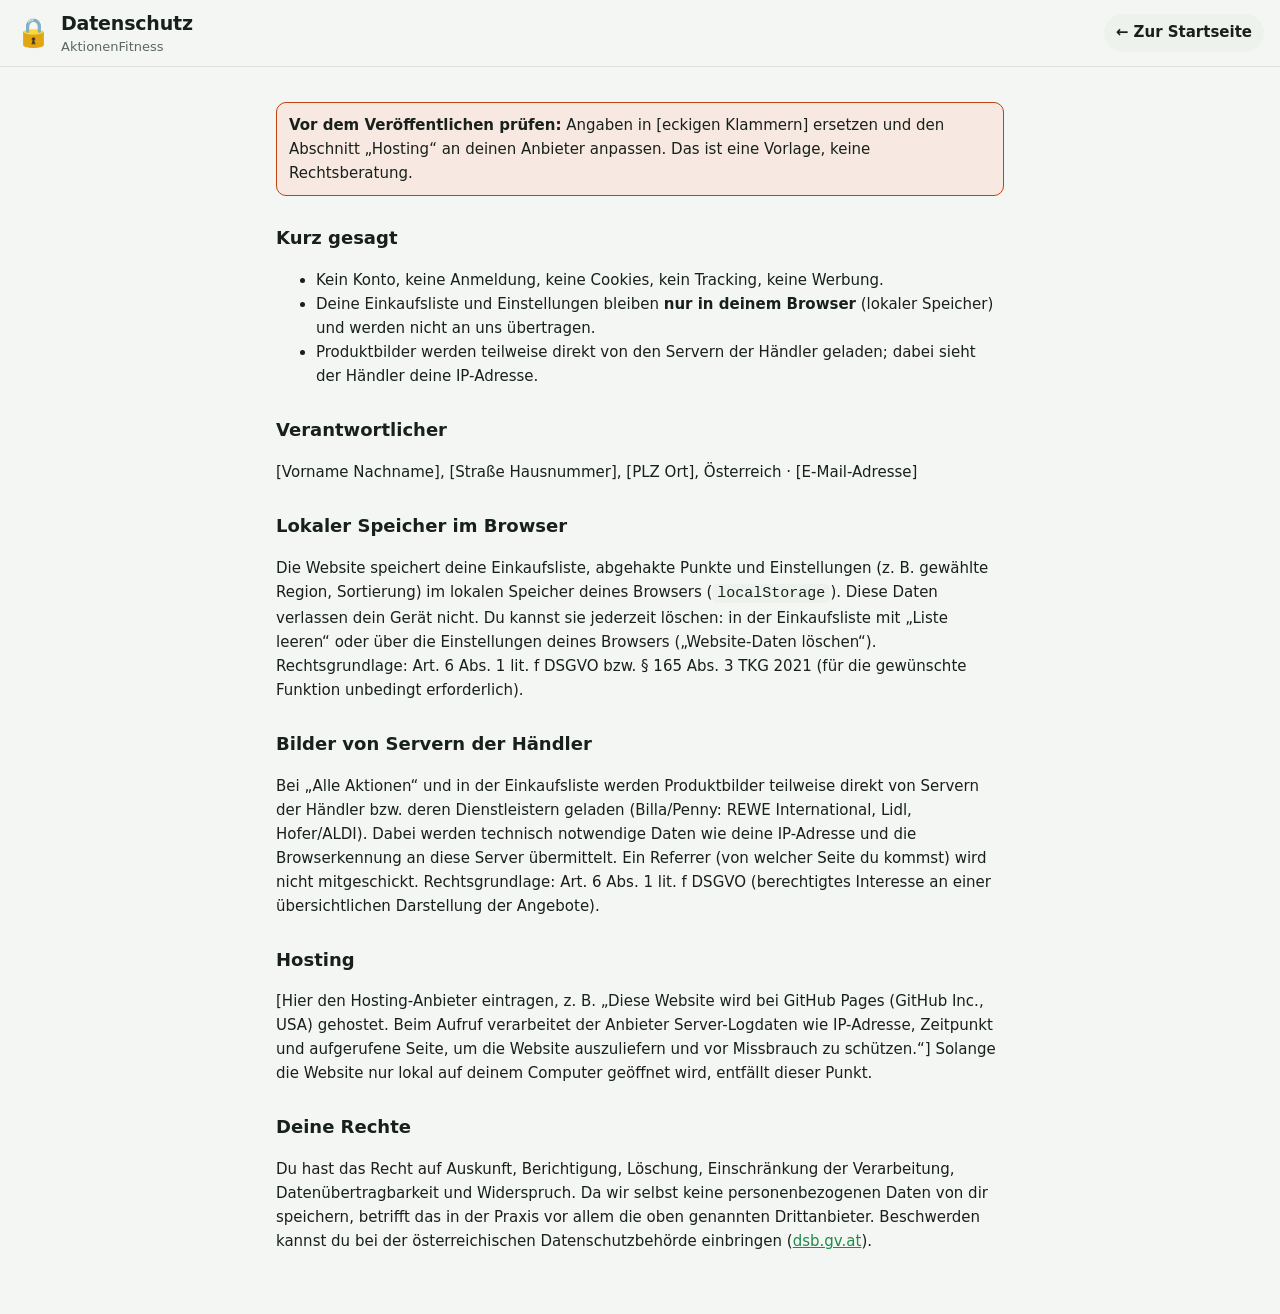
==== web/datenschutz.html @ 8185b505 "Sicherheit, Kopieren pro Geschäft, Impressum und Datenschutz - Content-Security-Policy und no-referr" ====
<!doctype html>
<html lang="de">
<head>
  <meta charset="utf-8">
  <meta name="viewport" content="width=device-width, initial-scale=1">
  <meta http-equiv="Content-Security-Policy" content="default-src 'none'; script-src 'self' file:; style-src 'self' file:; img-src 'self' file: https: data:; connect-src 'self'; base-uri 'none'; object-src 'none'">
  <meta name="referrer" content="no-referrer">
  <title>Datenschutz – AktionenFitness</title>
  <link rel="icon" href="data:image/svg+xml,<svg xmlns='http://www.w3.org/2000/svg' viewBox='0 0 100 100'><text y='.9em' font-size='90'>🔒</text></svg>">
  <link rel="stylesheet" href="style.css">
</head>
<body>
  <header class="kopf">
    <div class="kopf__inhalt">
      <div class="marke">
        <span class="marke__logo" aria-hidden="true">🔒</span>
        <div><h1>Datenschutz</h1><p class="marke__sub">AktionenFitness</p></div>
      </div>
      <a class="zurueck" href="index.html">← Zur Startseite</a>
    </div>
  </header>
  <main class="text-seite">
    <p class="platzhalter-hinweis"><b>Vor dem Veröffentlichen prüfen:</b> Angaben in [eckigen Klammern] ersetzen und den
      Abschnitt „Hosting“ an deinen Anbieter anpassen. Das ist eine Vorlage, keine Rechtsberatung.</p>

    <h2>Kurz gesagt</h2>
    <ul>
      <li>Kein Konto, keine Anmeldung, keine Cookies, kein Tracking, keine Werbung.</li>
      <li>Deine Einkaufsliste und Einstellungen bleiben <b>nur in deinem Browser</b> (lokaler Speicher) und werden nicht an
        uns übertragen.</li>
      <li>Produktbilder werden teilweise direkt von den Servern der Händler geladen; dabei sieht der Händler deine
        IP-Adresse.</li>
    </ul>

    <h2>Verantwortlicher</h2>
    <p>[Vorname Nachname], [Straße Hausnummer], [PLZ Ort], Österreich · [E-Mail-Adresse]</p>

    <h2>Lokaler Speicher im Browser</h2>
    <p>Die Website speichert deine Einkaufsliste, abgehakte Punkte und Einstellungen (z. B. gewählte Region, Sortierung)
      im lokalen Speicher deines Browsers (<code>localStorage</code>). Diese Daten verlassen dein Gerät nicht. Du kannst
      sie jederzeit löschen: in der Einkaufsliste mit „Liste leeren“ oder über die Einstellungen deines Browsers
      („Website-Daten löschen“). Rechtsgrundlage: Art. 6 Abs. 1 lit. f DSGVO bzw. § 165 Abs. 3 TKG 2021 (für die
      gewünschte Funktion unbedingt erforderlich).</p>

    <h2>Bilder von Servern der Händler</h2>
    <p>Bei „Alle Aktionen“ und in der Einkaufsliste werden Produktbilder teilweise direkt von Servern der Händler bzw.
      deren Dienstleistern geladen (Billa/Penny: REWE International, Lidl, Hofer/ALDI). Dabei werden technisch
      notwendige Daten wie deine IP-Adresse und die Browserkennung an diese Server übermittelt. Ein Referrer (von
      welcher Seite du kommst) wird nicht mitgeschickt. Rechtsgrundlage: Art. 6 Abs. 1 lit. f DSGVO (berechtigtes
      Interesse an einer übersichtlichen Darstellung der Angebote).</p>

    <h2>Hosting</h2>
    <p>[Hier den Hosting-Anbieter eintragen, z. B. „Diese Website wird bei GitHub Pages (GitHub Inc., USA) gehostet. Beim
      Aufruf verarbeitet der Anbieter Server-Logdaten wie IP-Adresse, Zeitpunkt und aufgerufene Seite, um die Website
      auszuliefern und vor Missbrauch zu schützen.“] Solange die Website nur lokal auf deinem Computer geöffnet wird,
      entfällt dieser Punkt.</p>

    <h2>Deine Rechte</h2>
    <p>Du hast das Recht auf Auskunft, Berichtigung, Löschung, Einschränkung der Verarbeitung, Datenübertragbarkeit und
      Widerspruch. Da wir selbst keine personenbezogenen Daten von dir speichern, betrifft das in der Praxis vor allem
      die oben genannten Drittanbieter. Beschwerden kannst du bei der österreichischen Datenschutzbehörde einbringen
      (<a href="https://www.dsb.gv.at" target="_blank" rel="noopener noreferrer">dsb.gv.at</a>).</p>

  </main>
</body>
</html>
---- web/style.css ----
:root {
  --bg: #f4f6f3;
  --flaeche: #ffffff;
  --flaeche-2: #eef2ec;
  --text: #17201a;
  --text-leise: #5b6860;
  --rand: #dde3dc;
  --akzent: #1f8a4c;
  --akzent-text: #ffffff;
  --akzent-weich: #e1f3e8;
  --warn: #c2410c;
  --rot: #d0312d;
  --schatten: 0 1px 2px rgb(0 0 0 / .05), 0 4px 16px rgb(0 0 0 / .05);
  --radius: 14px;
  color-scheme: light;
}

@media (prefers-color-scheme: dark) {
  :root:not([data-theme="light"]) {
    --bg: #0f1411;
    --flaeche: #171e19;
    --flaeche-2: #1e2721;
    --text: #e7ede8;
    --text-leise: #9aa79f;
    --rand: #2a352e;
    --akzent: #3ccf7a;
    --akzent-text: #06200f;
    --akzent-weich: #15301f;
    --warn: #fb923c;
    --rot: #f87171;
    --schatten: 0 1px 2px rgb(0 0 0 / .4);
    color-scheme: dark;
  }
}

* { box-sizing: border-box; }
html { -webkit-text-size-adjust: 100%; }
body {
  margin: 0;
  background: var(--bg);
  color: var(--text);
  font: 15px/1.45 system-ui, -apple-system, "Segoe UI", Roboto, sans-serif;
}
button, input, select { font: inherit; color: inherit; }
a { color: var(--akzent); }

/* Kopf */
.kopf {
  position: sticky; top: 0; z-index: 20;
  background: color-mix(in srgb, var(--bg) 88%, transparent);
  backdrop-filter: blur(10px);
  border-bottom: 1px solid var(--rand);
}
.kopf__inhalt {
  max-width: 1280px; margin: 0 auto; padding: 10px 16px;
  display: flex; align-items: center; justify-content: space-between; gap: 12px;
}
.marke { display: flex; align-items: center; gap: 10px; min-width: 0; }
.marke > div { min-width: 0; }
.marke__logo { font-size: 28px; }
.marke h1 { font-size: 19px; margin: 0; letter-spacing: -.01em; }
.marke__sub { margin: 0; color: var(--text-leise); font-size: 13px; white-space: nowrap; overflow: hidden; text-overflow: ellipsis; }
.liste-knopf {
  display: inline-flex; align-items: center; border: 0; border-radius: 999px; padding: 8px 14px;
  background: var(--akzent); color: var(--akzent-text); font-weight: 600; cursor: pointer; white-space: nowrap;
}
.zaehler {
  display: inline-block; min-width: 22px; padding: 0 6px; margin-left: 4px; border-radius: 999px;
  background: rgb(255 255 255 / .25); text-align: center;
}

/* Layout */
.seite { max-width: 1280px; margin: 0 auto; padding: 16px; }
.sr { position: absolute; width: 1px; height: 1px; overflow: hidden; clip: rect(0 0 0 0); white-space: nowrap; }

/* Steuerung: Ansicht, Suche, Region, Sortierung, Chips */
.steuerung {
  background: var(--flaeche); border: 1px solid var(--rand); border-radius: var(--radius); box-shadow: var(--schatten);
  padding: 12px; display: flex; flex-direction: column; gap: 10px;
}
.steuerung__zeile { display: flex; gap: 10px; flex-wrap: wrap; align-items: center; }
.steuerung .chips { overflow-x: auto; flex-wrap: nowrap; scrollbar-width: none; padding-bottom: 2px; }
.steuerung .chips::-webkit-scrollbar { display: none; }
.steuerung .chip { flex: none; }
.chips[hidden] { display: none; }
.mehr { display: flex; justify-content: center; margin: 18px 0 0; }
.mehr .knopf { padding: 10px 22px; }
.mehr__info { color: var(--text-leise); font-size: 13px; }
.mehr__info:empty { display: none; }

/* Filter */
.filter { display: flex; gap: 12px; flex-wrap: wrap; }
.feld { display: flex; flex-direction: column; gap: 4px; font-size: 12px; color: var(--text-leise); font-weight: 600; }
.feld--suche { flex: 1; min-width: 200px; }
.feld select, .feld input {
  height: 40px; padding: 0 12px; border-radius: 10px; border: 1px solid var(--rand);
  background: var(--flaeche); font-size: 15px; font-weight: 400; min-width: 0;
}
.feld select:focus, .feld input:focus { outline: 2px solid var(--akzent); outline-offset: 1px; }

.leiste { display: flex; gap: 12px; flex-wrap: wrap; align-items: center; margin-top: 14px; }
.segment { display: inline-flex; background: var(--flaeche-2); border-radius: 12px; padding: 3px; }
.segment button {
  border: 0; background: transparent; padding: 7px 14px; border-radius: 9px; cursor: pointer; font-weight: 600;
  color: var(--text-leise);
}
.segment button[aria-selected="true"] { background: var(--flaeche); color: var(--text); box-shadow: var(--schatten); }
.chips { display: flex; gap: 6px; flex-wrap: wrap; }
.chip {
  border: 1px solid var(--rand); background: var(--flaeche); border-radius: 999px; padding: 6px 12px; cursor: pointer;
  font-size: 14px;
}
.chip[aria-pressed="true"] { background: var(--akzent-weich); border-color: var(--akzent); color: var(--text); font-weight: 600; }
.ziel-info { color: var(--text-leise); font-size: 13px; margin: 12px 0 10px; }

/* Karten */
.karten { display: grid; grid-template-columns: repeat(auto-fill, minmax(250px, 1fr)); gap: 14px; }
.karte {
  background: var(--flaeche); border: 1px solid var(--rand); border-radius: var(--radius); box-shadow: var(--schatten);
  padding: 14px; display: flex; flex-direction: column; gap: 6px; position: relative;
}
.karte__bild {
  display: block; margin: -14px -14px 4px; padding: 0; border: 0; cursor: zoom-in;
  background: #fff; border-radius: var(--radius) var(--radius) 0 0; overflow: hidden;
  border-bottom: 1px solid var(--rand);
}
.karte__bild img { display: block; width: 100%; height: 190px; object-fit: contain; }
.karte__bild[hidden] { display: none; }
.zuordnung { margin: 0; font-size: 12px; }
.zuordnung--ok { color: var(--akzent); }
.zuordnung--warn { color: var(--warn); font-weight: 600; }
.gross {
  border: 0; border-radius: var(--radius); padding: 12px; max-width: min(92vw, 720px);
  background: var(--flaeche); color: var(--text); box-shadow: 0 10px 40px rgb(0 0 0 / .35);
}
.gross::backdrop { background: rgb(0 0 0 / .6); }
.gross img { display: block; max-width: 100%; max-height: 75vh; margin: 0 auto; background: #fff; border-radius: 8px; }
.gross__text { margin: 8px 0 0; font-size: 13px; color: var(--text-leise); }
.gross form { display: flex; justify-content: flex-end; margin-bottom: 6px; }
.gross__zu { display: inline-grid; place-items: center; }
.karte__oben { display: flex; justify-content: space-between; align-items: center; gap: 8px; }
.karte__seite { font-size: 12px; color: var(--text-leise); }
.rang {
  position: absolute; top: -9px; left: -9px; width: 28px; height: 28px; border-radius: 50%;
  background: var(--akzent); color: var(--akzent-text); font-weight: 700; font-size: 13px;
  display: grid; place-items: center; box-shadow: var(--schatten); z-index: 2;
}
.badge { font-size: 12px; font-weight: 600; padding: 2px 8px; border-radius: 999px; }
.badge--kat { background: var(--akzent-weich); color: var(--text); }
.karte__badges { display: flex; gap: 4px; flex-wrap: wrap; }
.badge--spar { background: #e30613; color: #fff; }
.badge--lidl { background: #0050aa; color: #fff000; }
.badge--hofer { background: #1c2b5a; color: #f7a600; }
.badge--dm { background: #002878; color: #ffc800; }
.badge--billa { background: #ffe500; color: #e2001a; }
.badge--penny { background: #cd1414; color: #ffffff; border: 1px solid #fff200; }
.karte__gueltig { margin: 0; font-size: 12px; color: var(--text-leise); }
.karte__gueltig--zukunft { color: var(--warn); font-weight: 600; }
.liste__gruppe {
  display: flex; justify-content: space-between; align-items: center; font-weight: 700; font-size: 14px;
  padding-top: 4px;
}
.badge--aktion { background: color-mix(in srgb, var(--rot) 14%, transparent); color: var(--rot); }
.karte__name { font-size: 16px; margin: 2px 0 0; line-height: 1.3; }
.karte__menge { margin: 0; color: var(--text-leise); font-size: 13px; }
.karte__preis { display: flex; align-items: baseline; gap: 8px; margin-top: 4px; }
.preis { font-size: 24px; letter-spacing: -.02em; }
.normalpreis { color: var(--text-leise); text-decoration: line-through; font-size: 14px; }
.karte__bedingung { margin: 0; font-size: 13px; color: var(--warn); font-weight: 600; min-height: 0; }
.karte__bedingung:empty { display: none; }
.karte__aktionen { display: flex; gap: 4px; flex-wrap: wrap; }
.karte__aktionen:empty { display: none; }
.kilopreis {
  display: flex; flex-direction: column; gap: 1px; margin: 6px 0 4px; padding: 8px 10px;
  background: var(--flaeche-2); border-radius: 10px;
}
.kilopreis__label { font-size: 11px; color: var(--text-leise); text-transform: uppercase; letter-spacing: .04em; }
.kilopreis__wert { font-size: 19px; color: var(--akzent); }
.kilopreis__extra { font-size: 12px; color: var(--text-leise); }
.kilopreis__extra:empty { display: none; }
.kennzahlen {
  display: grid; grid-template-columns: repeat(3, 1fr); gap: 6px; margin: 6px 0 4px;
  background: var(--flaeche-2); border-radius: 10px; padding: 8px;
}
.kennzahl { display: flex; flex-direction: column-reverse; text-align: center; }
.kennzahl dt { font-size: 11px; color: var(--text-leise); }
.kennzahl dd { margin: 0; font-weight: 700; font-size: 15px; }
.kennzahl--haupt dd { color: var(--akzent); font-size: 17px; }
.karte__knopf { margin-top: auto; }

.knopf {
  border: 0; border-radius: 10px; padding: 9px 12px; cursor: pointer; font-weight: 600;
  background: var(--akzent); color: var(--akzent-text);
}
.knopf:hover { filter: brightness(1.05); }
.knopf--leise { background: var(--flaeche-2); color: var(--text); }
.knopf.ist-drauf { background: var(--akzent-weich); color: var(--text); }
.leer { text-align: center; color: var(--text-leise); padding: 40px 0; }

.liste__leer { color: var(--text-leise); font-size: 14px; margin: 10px 0; }
.icon-knopf { display: none; border: 0; background: var(--flaeche-2); width: 34px; height: 34px; border-radius: 50%; cursor: pointer; }

.fuss { color: var(--text-leise); font-size: 12px; margin-top: 28px; border-top: 1px solid var(--rand); padding-top: 12px; }

/* Seitenleiste mit Einkaufsliste: von rechts, Hintergrund wird dunkler; Handy: ganzer Bildschirm */
.schleier {
  position: fixed; inset: 0; z-index: 30; background: rgb(0 0 0 / .5);
  opacity: 0; pointer-events: none; transition: opacity .25s ease;
}
.schleier.offen { opacity: 1; pointer-events: auto; }
body.schublade-offen { overflow: hidden; }
.schublade {
  position: fixed; z-index: 40; top: 0; right: 0; bottom: 0; width: min(460px, 100%);
  background: var(--bg); box-shadow: -8px 0 32px rgb(0 0 0 / .25);
  display: flex; flex-direction: column;
  transform: translateX(105%); visibility: hidden;
  transition: transform .28s cubic-bezier(.2, .8, .2, 1), visibility 0s linear .28s;
}
.schublade.offen { transform: none; visibility: visible; transition: transform .28s cubic-bezier(.2, .8, .2, 1); }
.schublade__kopf {
  display: flex; align-items: center; gap: 10px; padding: 14px 16px; border-bottom: 1px solid var(--rand);
  background: var(--flaeche);
}
.schublade__kopf h2 { margin: 0 auto 0 0; font-size: 18px; }
.schublade__zaehler { color: var(--text-leise); font-size: 13px; }
.x-knopf {
  border: 0; background: var(--flaeche-2); color: var(--text); width: 38px; height: 38px; border-radius: 50%;
  cursor: pointer; font-size: 17px; display: inline-grid; place-items: center; flex: none;
}
.x-knopf:hover { background: var(--rand); }
.x-knopf:focus-visible { outline: 2px solid var(--akzent); outline-offset: 2px; }
.schublade__inhalt { flex: 1; overflow-y: auto; overscroll-behavior: contain; padding: 14px 16px 20px; display: flex; flex-direction: column; gap: 10px; }
.schublade__fuss { padding: 12px 16px calc(12px + env(safe-area-inset-bottom)); border-top: 1px solid var(--rand); background: var(--flaeche); }
.schublade__vergleich { display: block; text-align: center; text-decoration: none; padding: 11px 12px; }
.sb-neu { display: flex; gap: 8px; }
.sb-neu input {
  flex: 1; min-width: 0; height: 46px; padding: 0 14px; border-radius: 12px; border: 1px solid var(--rand);
  background: var(--flaeche); font-size: 16px;
}
.sb-neu input:focus { outline: 2px solid var(--akzent); outline-offset: 1px; }
.sb-neu .knopf { width: 46px; font-size: 20px; padding: 0; }
.schublade .ek-vorschau { margin-top: 0; }
.sb-ergebnis {
  background: var(--akzent-weich); border: 1px solid var(--akzent); border-radius: 12px; padding: 12px 14px;
}
.sb-ergebnis h3 { margin: 0 0 8px; font-size: 15px; }
.sb-ergebnis ul { list-style: none; margin: 0; padding: 0; display: grid; gap: 4px; }
.sb-ergebnis li { display: grid; grid-template-columns: auto 1fr auto; gap: 8px; align-items: center; font-size: 14px; }
.sb-ergebnis p { margin: 8px 0 0; font-size: 13px; color: var(--text-leise); }
.ek-hinweis { color: var(--text-leise); font-size: 12px; margin: 0; }

@media (max-width: 480px) {
  .karten { grid-template-columns: minmax(0, 1fr); }
  .liste-knopf { padding: 8px 11px; flex-shrink: 0; }
  .liste-knopf__text { display: none; }
  .marke h1 { font-size: 17px; }
  .marke__logo { font-size: 24px; }
  .steuerung__zeile .feld--suche { flex-basis: 100%; order: -1; }
  .steuerung__zeile .segment { flex: 1; }
  .steuerung__zeile .segment button { flex: 1; }
}
@media (max-width: 600px) {
  .schublade { width: 100%; box-shadow: none; }
}
@media (prefers-reduced-motion: reduce) {
  .schublade, .schleier { transition: none; }
}

/* Link zur Abgleich-Seite (Kopfzeile) */
.zurueck {
  text-decoration: none; font-weight: 600; padding: 8px 12px; border-radius: 999px;
  background: var(--flaeche-2); color: var(--text); white-space: nowrap; margin-left: auto;
}
@media (max-width: 480px) { .zurueck { font-size: 13px; padding: 6px 10px; } }

/* Einkaufsliste (Seitenleiste und einkauf.html), siehe liste.js */
.ek-vorschau__kopf { display: flex; align-items: center; gap: 10px; flex-wrap: wrap; }
.ek-vorschau__kopf h2 { margin: 0 auto 0 0; }
.ek-vorschau { margin-top: 16px; }
#erledigtZaehler { color: var(--text-leise); font-size: 13px; }
.ek-vorschau ul { list-style: none; margin: 8px 0 0; padding: 0; display: grid; gap: 4px; }
.ek-vorschau li { display: flex; align-items: stretch; gap: 4px; }
.ek-vorschau li label { flex: 1; min-width: 0; }
.ek-vorschau__weg { display: grid; place-content: center; flex: none; align-self: center; opacity: .55; color: var(--text); }
.ek-vorschau__weg:hover, .ek-vorschau__weg:focus-visible { opacity: 1; }
.ek-vorschau__aktionen { display: flex; flex-wrap: wrap; gap: 6px; margin-top: 10px; }
.ek-vorschau__aktionen .knopf { padding: 4px 10px; font-size: 13px; }
.ek-vorschau label { display: grid; grid-template-columns: auto 1fr auto; align-items: center; gap: 10px;
  padding: 8px 10px; border-radius: 10px; background: var(--flaeche); border: 1px solid var(--rand);
  font-size: .95rem; cursor: pointer; transition: opacity .15s; }
.ek-vorschau li.fehlt .ek-vorschau__wo { color: var(--text-leise); }
.ek-vorschau__haken { appearance: none; -webkit-appearance: none; margin: 0; width: 22px; height: 22px; border-radius: 50%;
  border: 2px solid var(--text-leise); display: grid; place-content: center; cursor: pointer; flex: none; }
.ek-vorschau__haken::after { content: ""; width: 10px; height: 6px; border: solid var(--akzent-text); border-width: 0 0 2.5px 2.5px;
  transform: translateY(-1px) rotate(-45deg); opacity: 0; }
.ek-vorschau__haken:checked { background: var(--akzent); border-color: var(--akzent); }
.ek-vorschau__haken:checked::after { opacity: 1; }
.ek-vorschau__haken:focus-visible { outline: 2px solid var(--akzent); outline-offset: 2px; }
.ek-vorschau__name { min-width: 0; overflow-wrap: anywhere; }
.ek-vorschau__name small, .ek-menge { opacity: .7; font-weight: 400; }
.ek-vorschau__wo { display: flex; align-items: center; gap: 4px; white-space: nowrap; font-variant-numeric: tabular-nums; }
.ek-vorschau li.erledigt label { opacity: .5; }
.ek-vorschau li.erledigt .ek-vorschau__name { text-decoration: line-through; text-decoration-thickness: 2px; }
.ek-vorschau li.spaeter .ek-vorschau__wo { color: var(--warn); font-size: .85rem; }
.ek-stepper { display: flex; flex-direction: column; gap: 2px; align-self: center; }
.ek-stepper button { width: 26px; height: 20px; padding: 0; border-radius: 6px; border: 1px solid var(--rand);
  background: var(--flaeche-2); cursor: pointer; line-height: 1; font-size: 14px; }

/* Kopieren für die Notizen-App */
.sb-kopieren { background: var(--flaeche); border: 1px solid var(--rand); border-radius: 12px; padding: 12px 14px;
  display: flex; flex-direction: column; gap: 8px; }
.sb-kopieren h3 { margin: 0; font-size: 15px; }
.sb-option { display: flex; align-items: center; gap: 8px; font-size: 14px; cursor: pointer; }
.sb-option input { width: 18px; height: 18px; accent-color: var(--akzent); }
.sb-vorschau { margin: 0; padding: 10px 12px; background: var(--flaeche-2); border-radius: 10px; max-height: 220px; overflow: auto;
  font: 14px/1.5 ui-monospace, SFMono-Regular, Menlo, Consolas, monospace; white-space: pre-wrap; overflow-wrap: anywhere; }
.knopf:disabled { opacity: .5; cursor: not-allowed; }

/* Impressum, Datenschutz */
.text-seite { max-width: 760px; margin: 0 auto; padding: 20px 16px 48px; line-height: 1.6; }
.text-seite h2 { font-size: 18px; margin: 28px 0 8px; }
.text-seite code { background: var(--flaeche-2); padding: 1px 5px; border-radius: 5px; }
.platzhalter-hinweis { background: color-mix(in srgb, var(--warn) 12%, var(--flaeche)); border: 1px solid var(--warn);
  border-radius: 10px; padding: 10px 12px; }
.fuss__links a { color: var(--text-leise); }
.fuss--einkauf { max-width: 1280px; margin: 28px auto 0; padding: 12px 16px 24px; }
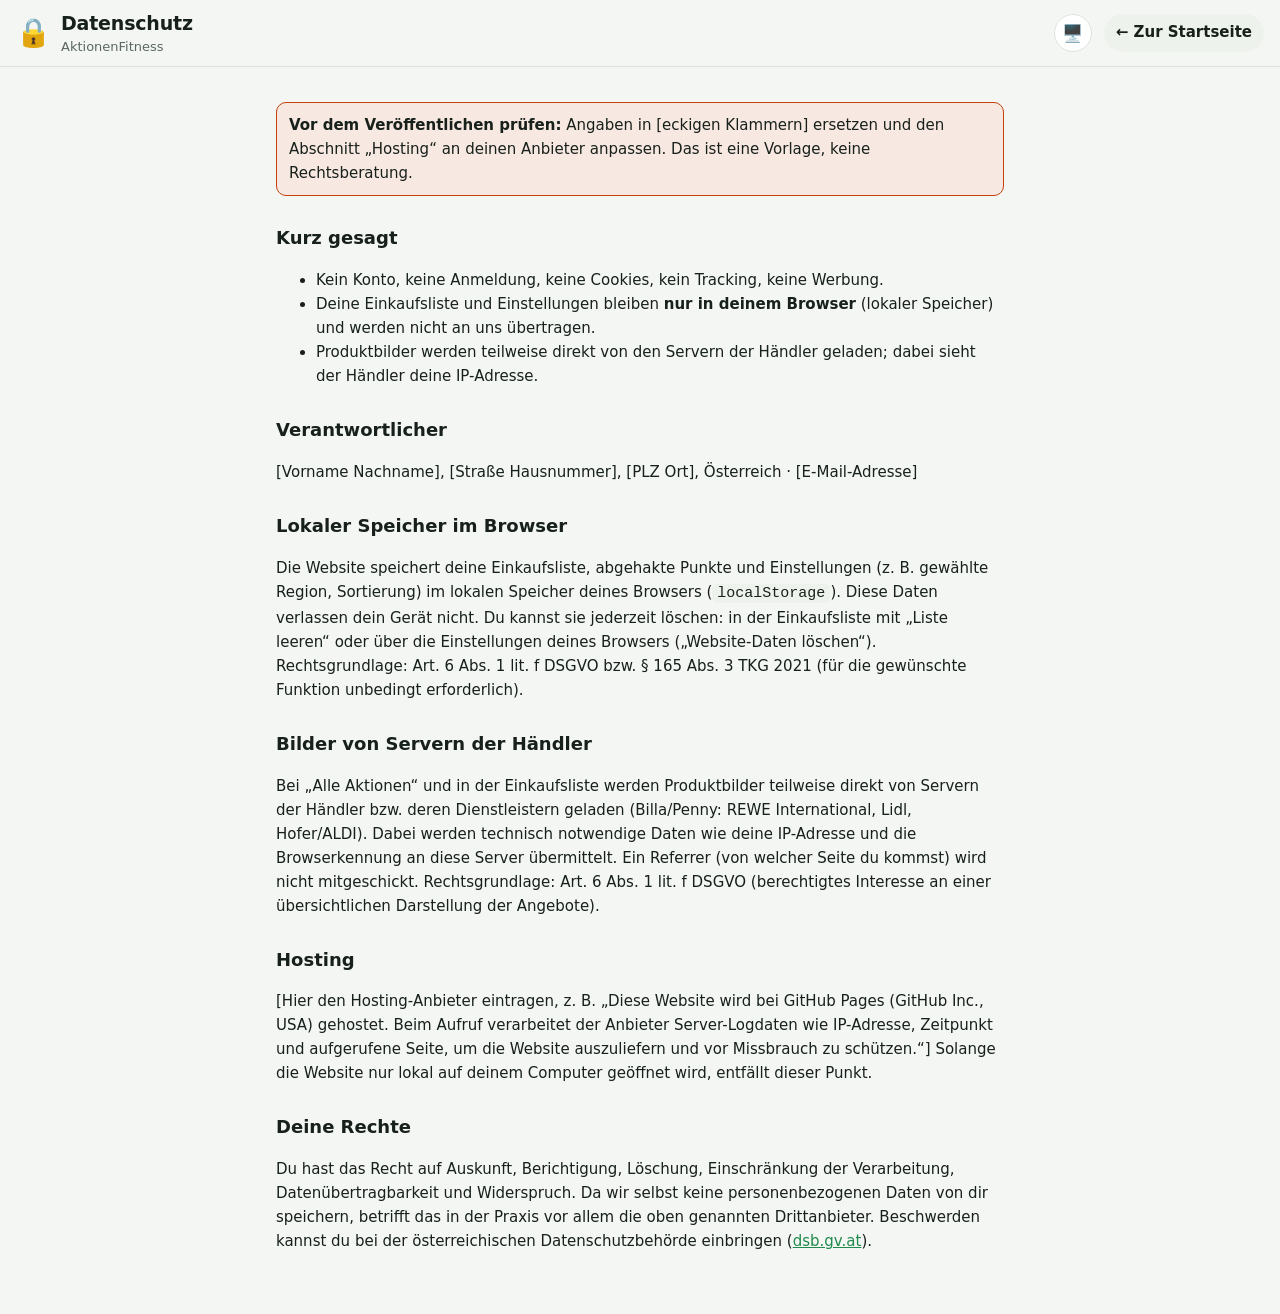
==== commit 6d04010a: "Umschalter Hell/Dunkel/Automatisch in der Kopfzeile aller Seiten Co-Authored-By: Claude Opus 5.5 <no" ====
--- a/web/datenschutz.html
+++ b/web/datenschutz.html
@@ -3,10 +3,14 @@
 <head>
   <meta charset="utf-8">
   <meta name="viewport" content="width=device-width, initial-scale=1">
-  <meta http-equiv="Content-Security-Policy" content="default-src 'none'; script-src 'self' file:; style-src 'self' file:; img-src 'self' file: https: data:; connect-src 'self'; base-uri 'none'; object-src 'none'">
+  <meta http-equiv="Content-Security-Policy" content="default-src 'none'; script-src 'self' file:; style-src 'self' file:; img-src 'self' file: https: data:; connect-src 'self'; manifest-src 'self'; worker-src 'self'; base-uri 'none'; object-src 'none'">
   <meta name="referrer" content="no-referrer">
   <title>Datenschutz – AktionenFitness</title>
   <link rel="icon" href="data:image/svg+xml,<svg xmlns='http://www.w3.org/2000/svg' viewBox='0 0 100 100'><text y='.9em' font-size='90'>🔒</text></svg>">
+  <link rel="manifest" href="manifest.webmanifest">
+  <meta name="theme-color" content="#1f8a4c">
+  <link rel="apple-touch-icon" href="icons/apple-touch-icon.png">
+  <script src="thema.js"></script>
   <link rel="stylesheet" href="style.css">
 </head>
 <body>
--- a/web/style.css
+++ b/web/style.css
@@ -15,6 +15,7 @@
   color-scheme: light;
 }
 
+/* Dunkel: automatisch nach Systemeinstellung, außer man hat "Hell" gewählt (thema.js) … */
 @media (prefers-color-scheme: dark) {
   :root:not([data-theme="light"]) {
     --bg: #0f1411;
@@ -32,6 +33,22 @@
     color-scheme: dark;
   }
 }
+/* … oder ausdrücklich "Dunkel" gewählt */
+:root[data-theme="dark"] {
+  --bg: #0f1411;
+  --flaeche: #171e19;
+  --flaeche-2: #1e2721;
+  --text: #e7ede8;
+  --text-leise: #9aa79f;
+  --rand: #2a352e;
+  --akzent: #3ccf7a;
+  --akzent-text: #06200f;
+  --akzent-weich: #15301f;
+  --warn: #fb923c;
+  --rot: #f87171;
+  --schatten: 0 1px 2px rgb(0 0 0 / .4);
+  color-scheme: dark;
+}
 
 * { box-sizing: border-box; }
 html { -webkit-text-size-adjust: 100%; }
@@ -83,8 +100,13 @@
 .steuerung .chips::-webkit-scrollbar { display: none; }
 .steuerung .chip { flex: none; }
 .chips[hidden] { display: none; }
-.mehr { display: flex; justify-content: center; margin: 18px 0 0; }
-.mehr .knopf { padding: 10px 22px; }
+.mehr { display: flex; flex-direction: column; align-items: center; gap: 8px; margin: 22px 0 0; }
+.mehr .knopf { padding: 11px 26px; }
+/* Fortschritt beim Weiterziehen am Seitenende */
+.mehr__zug { width: min(220px, 60%); height: 4px; border-radius: 999px; background: var(--rand); overflow: hidden; }
+.mehr__zug[hidden] { display: none; }
+.mehr__zug span { display: block; height: 100%; width: calc(var(--zug, 0) * 100%); background: var(--akzent);
+  transition: width .12s ease-out; }
 .mehr__info { color: var(--text-leise); font-size: 13px; }
 .mehr__info:empty { display: none; }
 
@@ -186,7 +208,10 @@
 .kennzahl dt { font-size: 11px; color: var(--text-leise); }
 .kennzahl dd { margin: 0; font-weight: 700; font-size: 15px; }
 .kennzahl--haupt dd { color: var(--akzent); font-size: 17px; }
-.karte__knopf { margin-top: auto; }
+.karte__fuss { margin-top: auto; display: flex; gap: 6px; }
+.karte__fuss .karte__knopf { flex: 1; }
+.karte__merken { width: 44px; font-size: 18px; padding: 0; line-height: 1; }
+.karte__merken.ist-gemerkt { color: #d49b00; }
 
 .knopf {
   border: 0; border-radius: 10px; padding: 9px 12px; cursor: pointer; font-weight: 600;
@@ -324,3 +349,51 @@
   border-radius: 10px; padding: 10px 12px; }
 .fuss__links a { color: var(--text-leise); }
 .fuss--einkauf { max-width: 1280px; margin: 28px auto 0; padding: 12px 16px 24px; }
+
+/* Preisverlauf auf den Karten */
+.verlauf { margin: 0; font-size: 12px; color: var(--text-leise); display: flex; align-items: center; gap: 6px; }
+.verlauf--tief { color: var(--akzent); font-weight: 700; }
+.verlauf--teurer { color: var(--warn); }
+.verlauf__kurve { flex: none; overflow: visible; }
+.verlauf__kurve polyline { fill: none; stroke: currentColor; stroke-width: 1.5; stroke-linejoin: round; stroke-linecap: round; opacity: .8; }
+.verlauf__kurve circle { fill: currentColor; }
+
+/* Merkliste */
+.merk { margin-top: 12px; background: var(--flaeche); border: 1px solid var(--rand); border-radius: var(--radius);
+  box-shadow: var(--schatten); padding: 10px 12px; }
+.merk[hidden] { display: none; }
+.merk__kopf { display: flex; align-items: center; gap: 10px; }
+.merk__kopf h2 { margin: 0; font-size: 16px; white-space: nowrap; }
+.merk__info { color: var(--text-leise); font-size: 13px; margin-right: auto; }
+.merk__bearbeiten { padding: 4px 10px; font-size: 13px; }
+.merk__chips { display: flex; gap: 6px; overflow-x: auto; padding: 8px 0 2px; scrollbar-width: thin; }
+.merk-chip { flex: none; display: inline-flex; align-items: center; gap: 6px; border: 1px solid var(--akzent);
+  background: var(--akzent-weich); color: var(--text); border-radius: 999px; padding: 5px 10px; cursor: pointer;
+  font-size: 14px; font-variant-numeric: tabular-nums; white-space: nowrap; }
+.merk-chip__name { font-weight: 600; max-width: 180px; overflow: hidden; text-overflow: ellipsis; }
+.merk-chip--aus { border-color: var(--rand); background: var(--flaeche-2); color: var(--text-leise); }
+.merk-dialog { border: 0; padding: 0; border-radius: var(--radius); width: min(460px, 94vw); background: var(--bg);
+  color: var(--text); box-shadow: 0 10px 40px rgb(0 0 0 / .35); }
+.merk-dialog::backdrop { background: rgb(0 0 0 / .5); }
+.merk-dialog__inhalt { padding: 14px 16px 18px; display: flex; flex-direction: column; gap: 10px; }
+.merk-dialog__liste { list-style: none; margin: 0; padding: 0; display: grid; gap: 4px; max-height: 50vh; overflow: auto; }
+.merk-dialog__liste li { display: flex; align-items: center; justify-content: space-between; gap: 8px; padding: 6px 10px;
+  background: var(--flaeche); border: 1px solid var(--rand); border-radius: 10px; }
+.merk-dialog .schublade__kopf form { margin: 0; }
+
+/* Zur Aktion springen (Rechteck mit Pfeil) in der Einkaufsliste */
+.ek-vorschau__link { flex: none; align-self: center; display: inline-grid; place-items: center; width: 34px; height: 34px;
+  border-radius: 10px; border: 1px solid var(--rand); background: var(--flaeche); color: var(--akzent); cursor: pointer;
+  text-decoration: none; padding: 0; }
+.ek-vorschau__link:hover { background: var(--akzent-weich); border-color: var(--akzent); }
+.ek-vorschau__link:focus-visible { outline: 2px solid var(--akzent); outline-offset: 2px; }
+.ek-vorschau__link svg { fill: none; stroke: currentColor; stroke-width: 2; stroke-linecap: round; stroke-linejoin: round; }
+.karte--markiert { outline: 3px solid var(--akzent); outline-offset: 2px; transition: outline-color .3s; }
+
+/* Umschalter Hell/Dunkel/Automatisch (thema.js) */
+.thema-knopf { flex: none; width: 38px; height: 38px; border-radius: 50%; border: 1px solid var(--rand);
+  background: var(--flaeche); cursor: pointer; font-size: 17px; line-height: 1; display: inline-grid; place-items: center;
+  margin-left: auto; }
+.thema-knopf:hover { background: var(--flaeche-2); }
+.thema-knopf:focus-visible { outline: 2px solid var(--akzent); outline-offset: 2px; }
+.thema-knopf + .zurueck, .thema-knopf + .liste-knopf { margin-left: 0; }
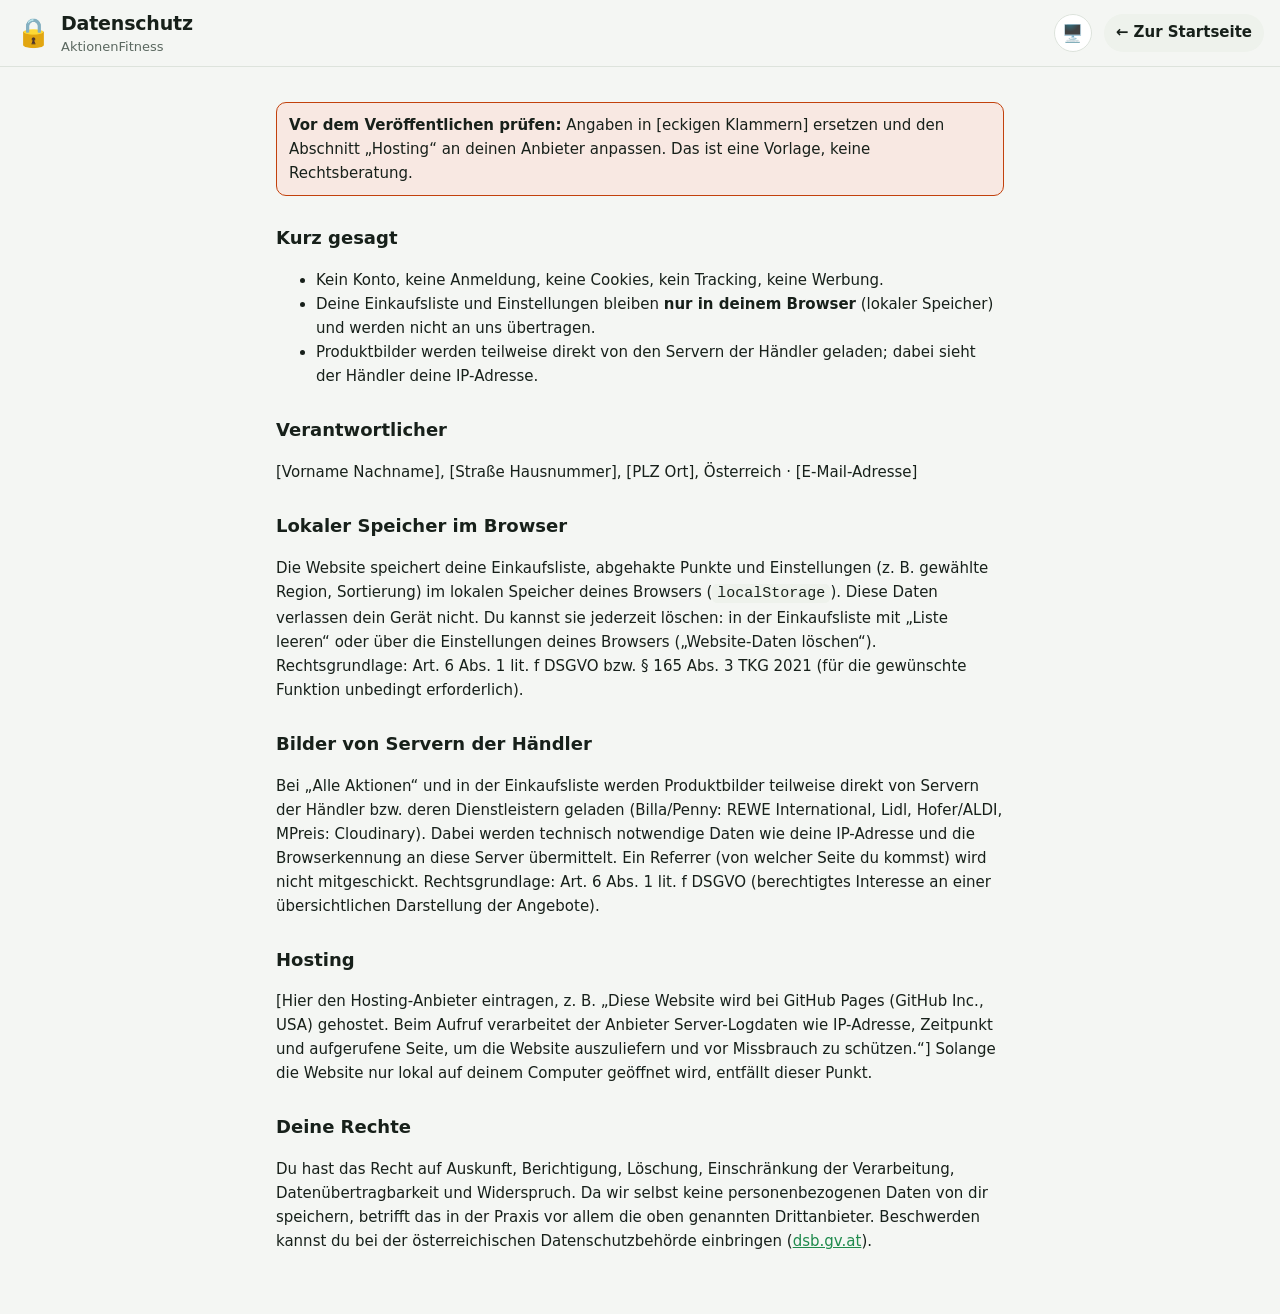
==== commit 7744048b: "Website: MPreis, genauerer Abgleich der Einkaufsliste - MPreis als Geschäft (Filter, Abzeichen, "akt" ====
--- a/web/datenschutz.html
+++ b/web/datenschutz.html
@@ -48,7 +48,7 @@
 
     <h2>Bilder von Servern der Händler</h2>
     <p>Bei „Alle Aktionen“ und in der Einkaufsliste werden Produktbilder teilweise direkt von Servern der Händler bzw.
-      deren Dienstleistern geladen (Billa/Penny: REWE International, Lidl, Hofer/ALDI). Dabei werden technisch
+      deren Dienstleistern geladen (Billa/Penny: REWE International, Lidl, Hofer/ALDI, MPreis: Cloudinary). Dabei werden technisch
       notwendige Daten wie deine IP-Adresse und die Browserkennung an diese Server übermittelt. Ein Referrer (von
       welcher Seite du kommst) wird nicht mitgeschickt. Rechtsgrundlage: Art. 6 Abs. 1 lit. f DSGVO (berechtigtes
       Interesse an einer übersichtlichen Darstellung der Angebote).</p>
--- a/web/style.css
+++ b/web/style.css
@@ -175,6 +175,7 @@
 .badge--hofer { background: #1c2b5a; color: #f7a600; }
 .badge--dm { background: #002878; color: #ffc800; }
 .badge--billa { background: #ffe500; color: #e2001a; }
+.badge--mpreis { background: #ffffff; color: #d6001c; border: 1px solid #d6001c; }
 .badge--penny { background: #cd1414; color: #ffffff; border: 1px solid #fff200; }
 .karte__gueltig { margin: 0; font-size: 12px; color: var(--text-leise); }
 .karte__gueltig--zukunft { color: var(--warn); font-weight: 600; }
@@ -397,3 +398,25 @@
 .thema-knopf:hover { background: var(--flaeche-2); }
 .thema-knopf:focus-visible { outline: 2px solid var(--akzent); outline-offset: 2px; }
 .thema-knopf + .zurueck, .thema-knopf + .liste-knopf { margin-left: 0; }
+
+/* Einstellungen: Kundenkarten, Ernährung, Vorlieben (vorlieben.js) */
+.thema-knopf + .einst-knopf { margin-left: 0; }
+.einst-knopf { position: relative; }
+.einst-knopf--aktiv::after { content: ""; position: absolute; top: 3px; right: 3px; width: 9px; height: 9px;
+  border-radius: 50%; background: var(--akzent); border: 2px solid var(--flaeche); }
+.einst fieldset { margin: 0; padding: 10px 12px 12px; border: 1px solid var(--rand); border-radius: 12px;
+  background: var(--flaeche); display: grid; gap: 8px; }
+.einst legend { padding: 0 6px; font-weight: 700; font-size: 15px; }
+.einst__option { align-items: flex-start; }
+.einst__option input { margin-top: 1px; flex: none; }
+.einst__text { display: flex; flex-direction: column; }
+.einst__text b { font-weight: 600; }
+.einst__text small { color: var(--text-leise); font-size: 12px; }
+.einst > .knopf { align-self: flex-end; }
+.einst-dialog { max-height: 92vh; }
+.einst-dialog .merk-dialog__inhalt { overflow: auto; }
+
+/* Einkaufsliste: Packungen, Mengenaktion, Kartenpreis unter dem Namen */
+.ek-vorschau__detail { display: block; font-size: 12px; opacity: 1 !important; color: var(--text-leise); }
+.ek-vorschau__detail--warn { color: var(--warn); }
+.preis--karte::after { content: " 💳"; font-size: .7em; }
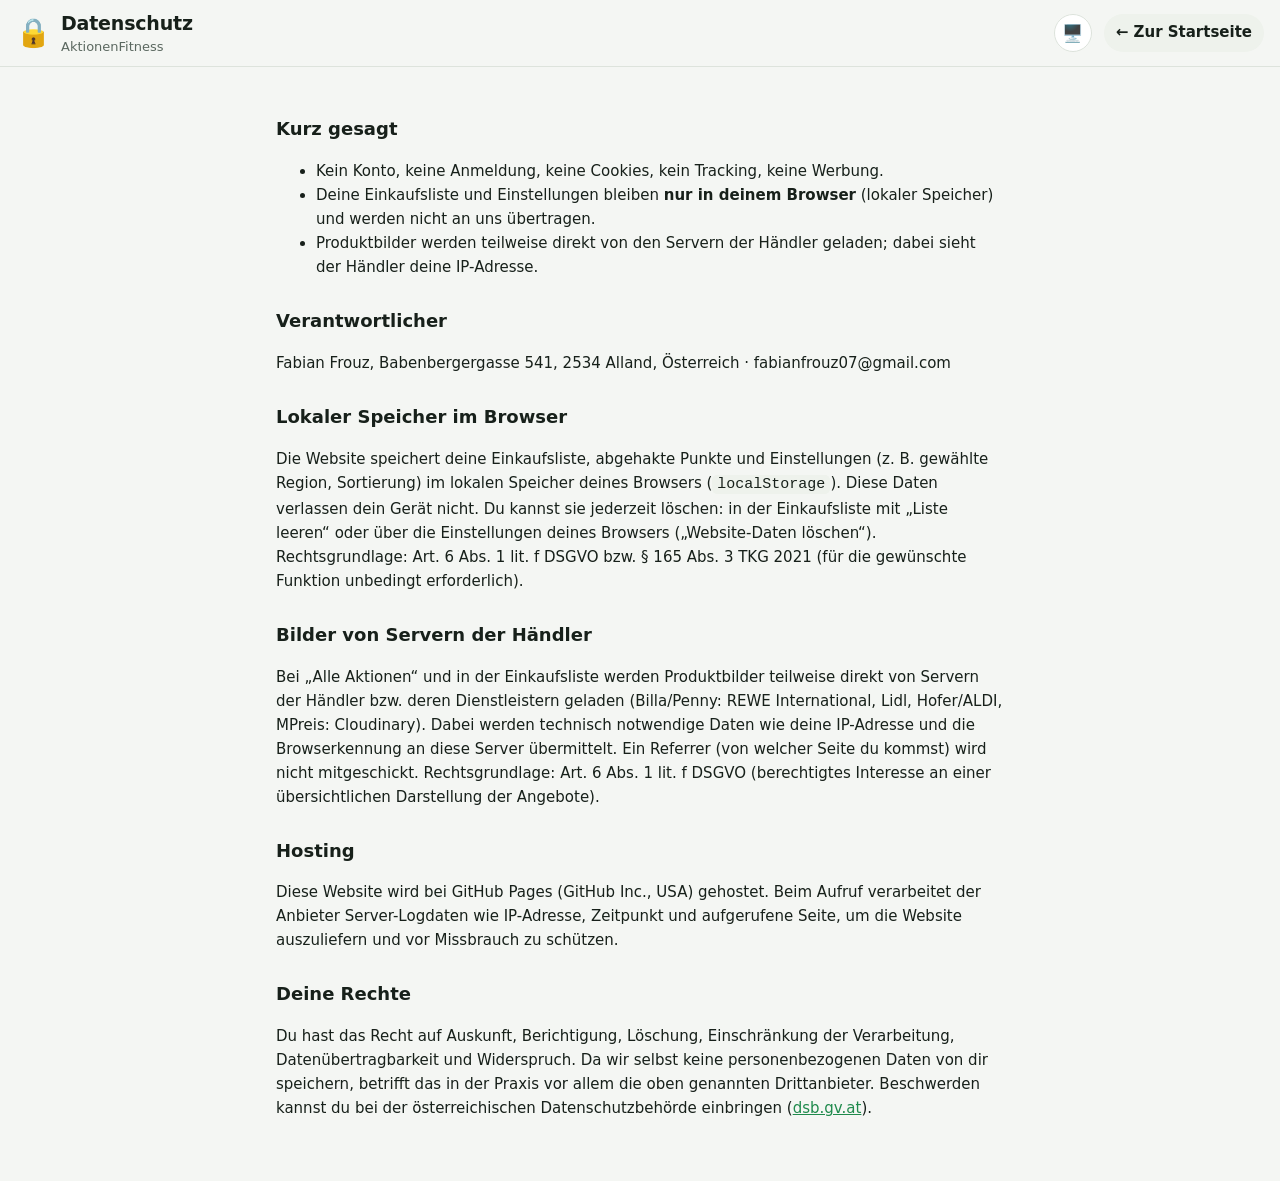
==== commit b96e6ee3: "Impressum und Datenschutz ausgefüllt Medieninhaber/Verantwortlicher eingetragen, Hosting-Abschnitt f" ====
--- a/web/datenschutz.html
+++ b/web/datenschutz.html
@@ -24,9 +24,6 @@
     </div>
   </header>
   <main class="text-seite">
-    <p class="platzhalter-hinweis"><b>Vor dem Veröffentlichen prüfen:</b> Angaben in [eckigen Klammern] ersetzen und den
-      Abschnitt „Hosting“ an deinen Anbieter anpassen. Das ist eine Vorlage, keine Rechtsberatung.</p>
-
     <h2>Kurz gesagt</h2>
     <ul>
       <li>Kein Konto, keine Anmeldung, keine Cookies, kein Tracking, keine Werbung.</li>
@@ -37,7 +34,7 @@
     </ul>
 
     <h2>Verantwortlicher</h2>
-    <p>[Vorname Nachname], [Straße Hausnummer], [PLZ Ort], Österreich · [E-Mail-Adresse]</p>
+    <p>Fabian Frouz, Babenbergergasse 541, 2534 Alland, Österreich · fabianfrouz07@gmail.com</p>
 
     <h2>Lokaler Speicher im Browser</h2>
     <p>Die Website speichert deine Einkaufsliste, abgehakte Punkte und Einstellungen (z. B. gewählte Region, Sortierung)
@@ -54,10 +51,9 @@
       Interesse an einer übersichtlichen Darstellung der Angebote).</p>
 
     <h2>Hosting</h2>
-    <p>[Hier den Hosting-Anbieter eintragen, z. B. „Diese Website wird bei GitHub Pages (GitHub Inc., USA) gehostet. Beim
+    <p>Diese Website wird bei GitHub Pages (GitHub Inc., USA) gehostet. Beim
       Aufruf verarbeitet der Anbieter Server-Logdaten wie IP-Adresse, Zeitpunkt und aufgerufene Seite, um die Website
-      auszuliefern und vor Missbrauch zu schützen.“] Solange die Website nur lokal auf deinem Computer geöffnet wird,
-      entfällt dieser Punkt.</p>
+      auszuliefern und vor Missbrauch zu schützen.</p>
 
     <h2>Deine Rechte</h2>
     <p>Du hast das Recht auf Auskunft, Berichtigung, Löschung, Einschränkung der Verarbeitung, Datenübertragbarkeit und
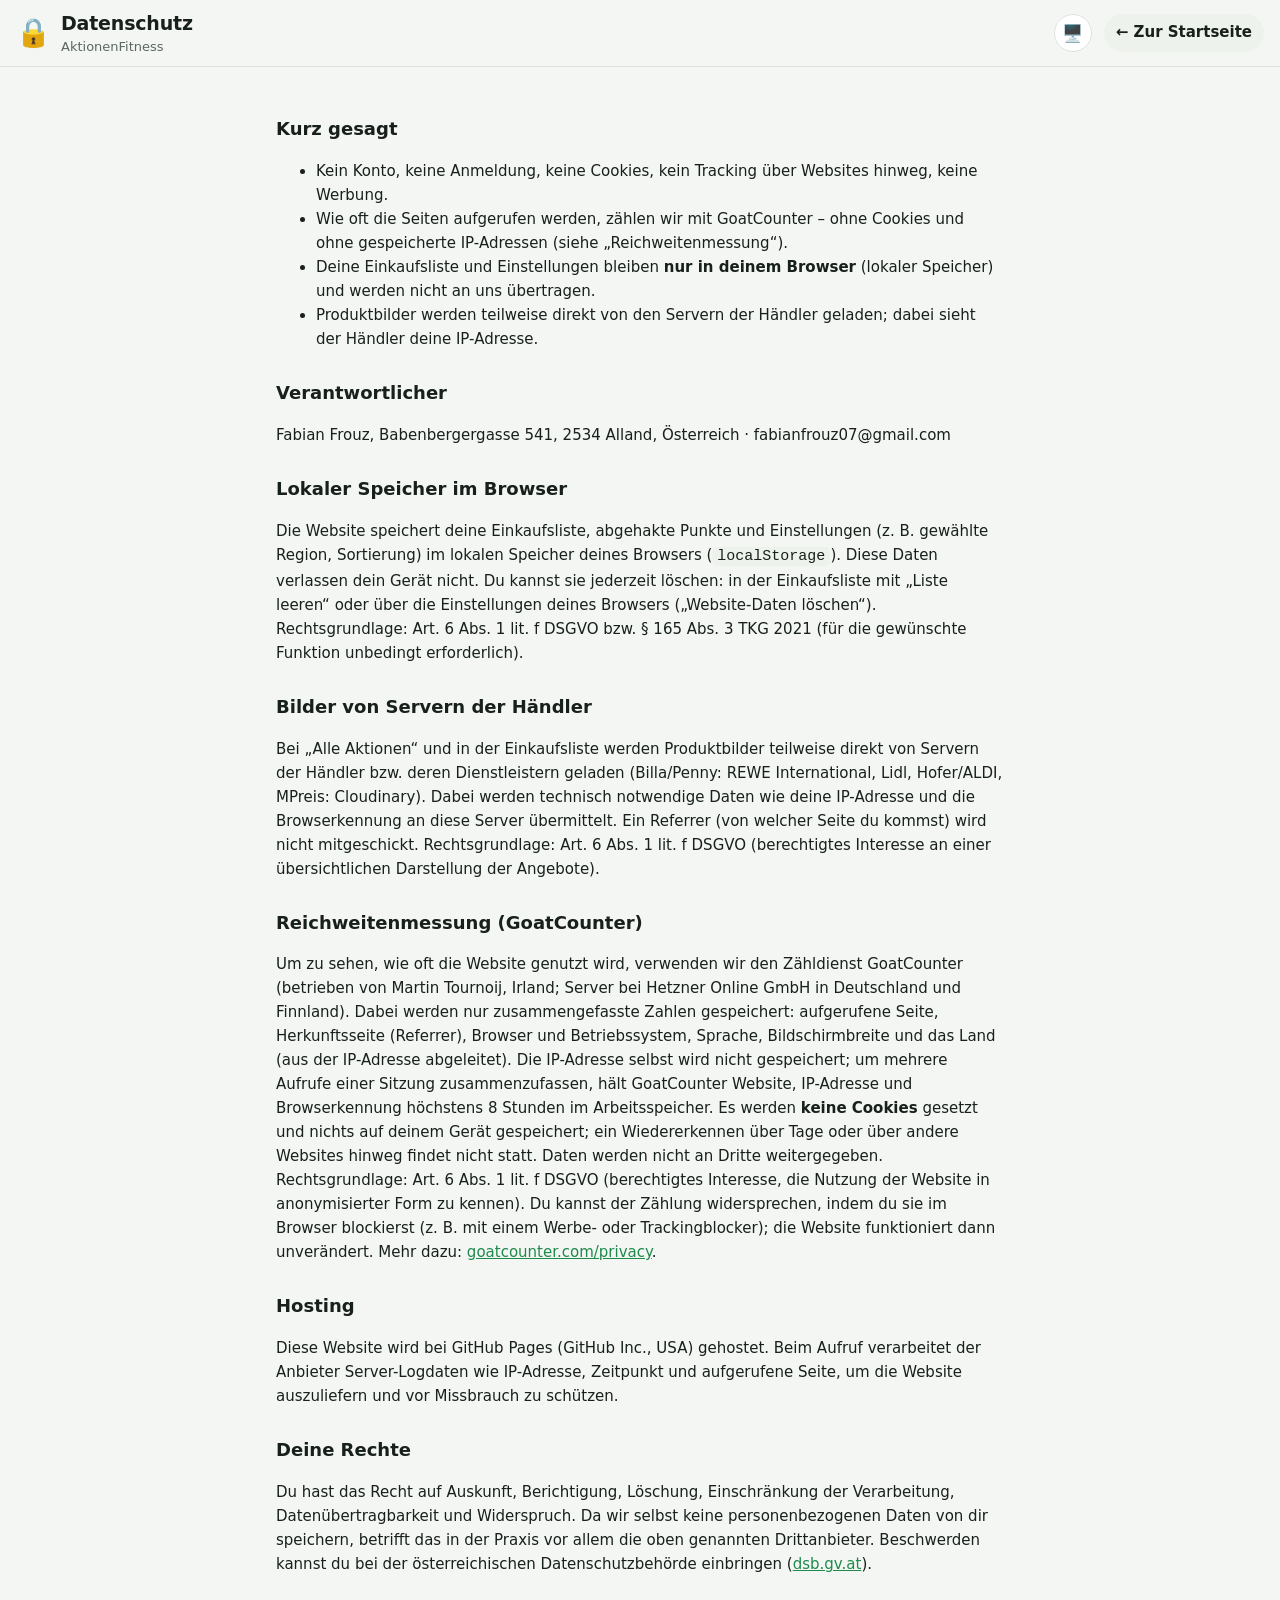
==== commit 9bf254e0: "Besucherzählung mit GoatCounter (ohne Cookies), gespeicherte Hofer-Seite entfernt - zaehler.js lädt " ====
--- a/web/datenschutz.html
+++ b/web/datenschutz.html
@@ -3,7 +3,7 @@
 <head>
   <meta charset="utf-8">
   <meta name="viewport" content="width=device-width, initial-scale=1">
-  <meta http-equiv="Content-Security-Policy" content="default-src 'none'; script-src 'self' file:; style-src 'self' file:; img-src 'self' file: https: data:; connect-src 'self'; manifest-src 'self'; worker-src 'self'; base-uri 'none'; object-src 'none'">
+  <meta http-equiv="Content-Security-Policy" content="default-src 'none'; script-src 'self' file: https://gc.zgo.at; style-src 'self' file:; img-src 'self' file: https: data:; connect-src 'self' https://fabianfrouz.goatcounter.com; manifest-src 'self'; worker-src 'self'; base-uri 'none'; object-src 'none'">
   <meta name="referrer" content="no-referrer">
   <title>Datenschutz – AktionenFitness</title>
   <link rel="icon" href="data:image/svg+xml,<svg xmlns='http://www.w3.org/2000/svg' viewBox='0 0 100 100'><text y='.9em' font-size='90'>🔒</text></svg>">
@@ -11,6 +11,7 @@
   <meta name="theme-color" content="#1f8a4c">
   <link rel="apple-touch-icon" href="icons/apple-touch-icon.png">
   <script src="thema.js"></script>
+  <script src="zaehler.js" defer></script>
   <link rel="stylesheet" href="style.css">
 </head>
 <body>
@@ -26,7 +27,9 @@
   <main class="text-seite">
     <h2>Kurz gesagt</h2>
     <ul>
-      <li>Kein Konto, keine Anmeldung, keine Cookies, kein Tracking, keine Werbung.</li>
+      <li>Kein Konto, keine Anmeldung, keine Cookies, kein Tracking über Websites hinweg, keine Werbung.</li>
+      <li>Wie oft die Seiten aufgerufen werden, zählen wir mit GoatCounter – ohne Cookies und ohne gespeicherte
+        IP-Adressen (siehe „Reichweitenmessung“).</li>
       <li>Deine Einkaufsliste und Einstellungen bleiben <b>nur in deinem Browser</b> (lokaler Speicher) und werden nicht an
         uns übertragen.</li>
       <li>Produktbilder werden teilweise direkt von den Servern der Händler geladen; dabei sieht der Händler deine
@@ -50,6 +53,19 @@
       welcher Seite du kommst) wird nicht mitgeschickt. Rechtsgrundlage: Art. 6 Abs. 1 lit. f DSGVO (berechtigtes
       Interesse an einer übersichtlichen Darstellung der Angebote).</p>
 
+    <h2>Reichweitenmessung (GoatCounter)</h2>
+    <p>Um zu sehen, wie oft die Website genutzt wird, verwenden wir den Zähldienst GoatCounter
+      (betrieben von Martin Tournoij, Irland; Server bei Hetzner Online GmbH in Deutschland und Finnland).
+      Dabei werden nur zusammengefasste Zahlen gespeichert: aufgerufene Seite, Herkunftsseite (Referrer), Browser und
+      Betriebssystem, Sprache, Bildschirmbreite und das Land (aus der IP-Adresse abgeleitet). Die IP-Adresse selbst wird
+      nicht gespeichert; um mehrere Aufrufe einer Sitzung zusammenzufassen, hält GoatCounter Website, IP-Adresse und
+      Browserkennung höchstens 8 Stunden im Arbeitsspeicher. Es werden <b>keine Cookies</b> gesetzt und nichts auf
+      deinem Gerät gespeichert; ein Wiedererkennen über Tage oder über andere Websites hinweg findet nicht statt.
+      Daten werden nicht an Dritte weitergegeben. Rechtsgrundlage: Art. 6 Abs. 1 lit. f DSGVO (berechtigtes Interesse,
+      die Nutzung der Website in anonymisierter Form zu kennen). Du kannst der Zählung widersprechen, indem du sie im
+      Browser blockierst (z. B. mit einem Werbe- oder Trackingblocker); die Website funktioniert dann unverändert.
+      Mehr dazu: <a href="https://www.goatcounter.com/privacy" target="_blank" rel="noopener noreferrer">goatcounter.com/privacy</a>.</p>
+
     <h2>Hosting</h2>
     <p>Diese Website wird bei GitHub Pages (GitHub Inc., USA) gehostet. Beim
       Aufruf verarbeitet der Anbieter Server-Logdaten wie IP-Adresse, Zeitpunkt und aufgerufene Seite, um die Website
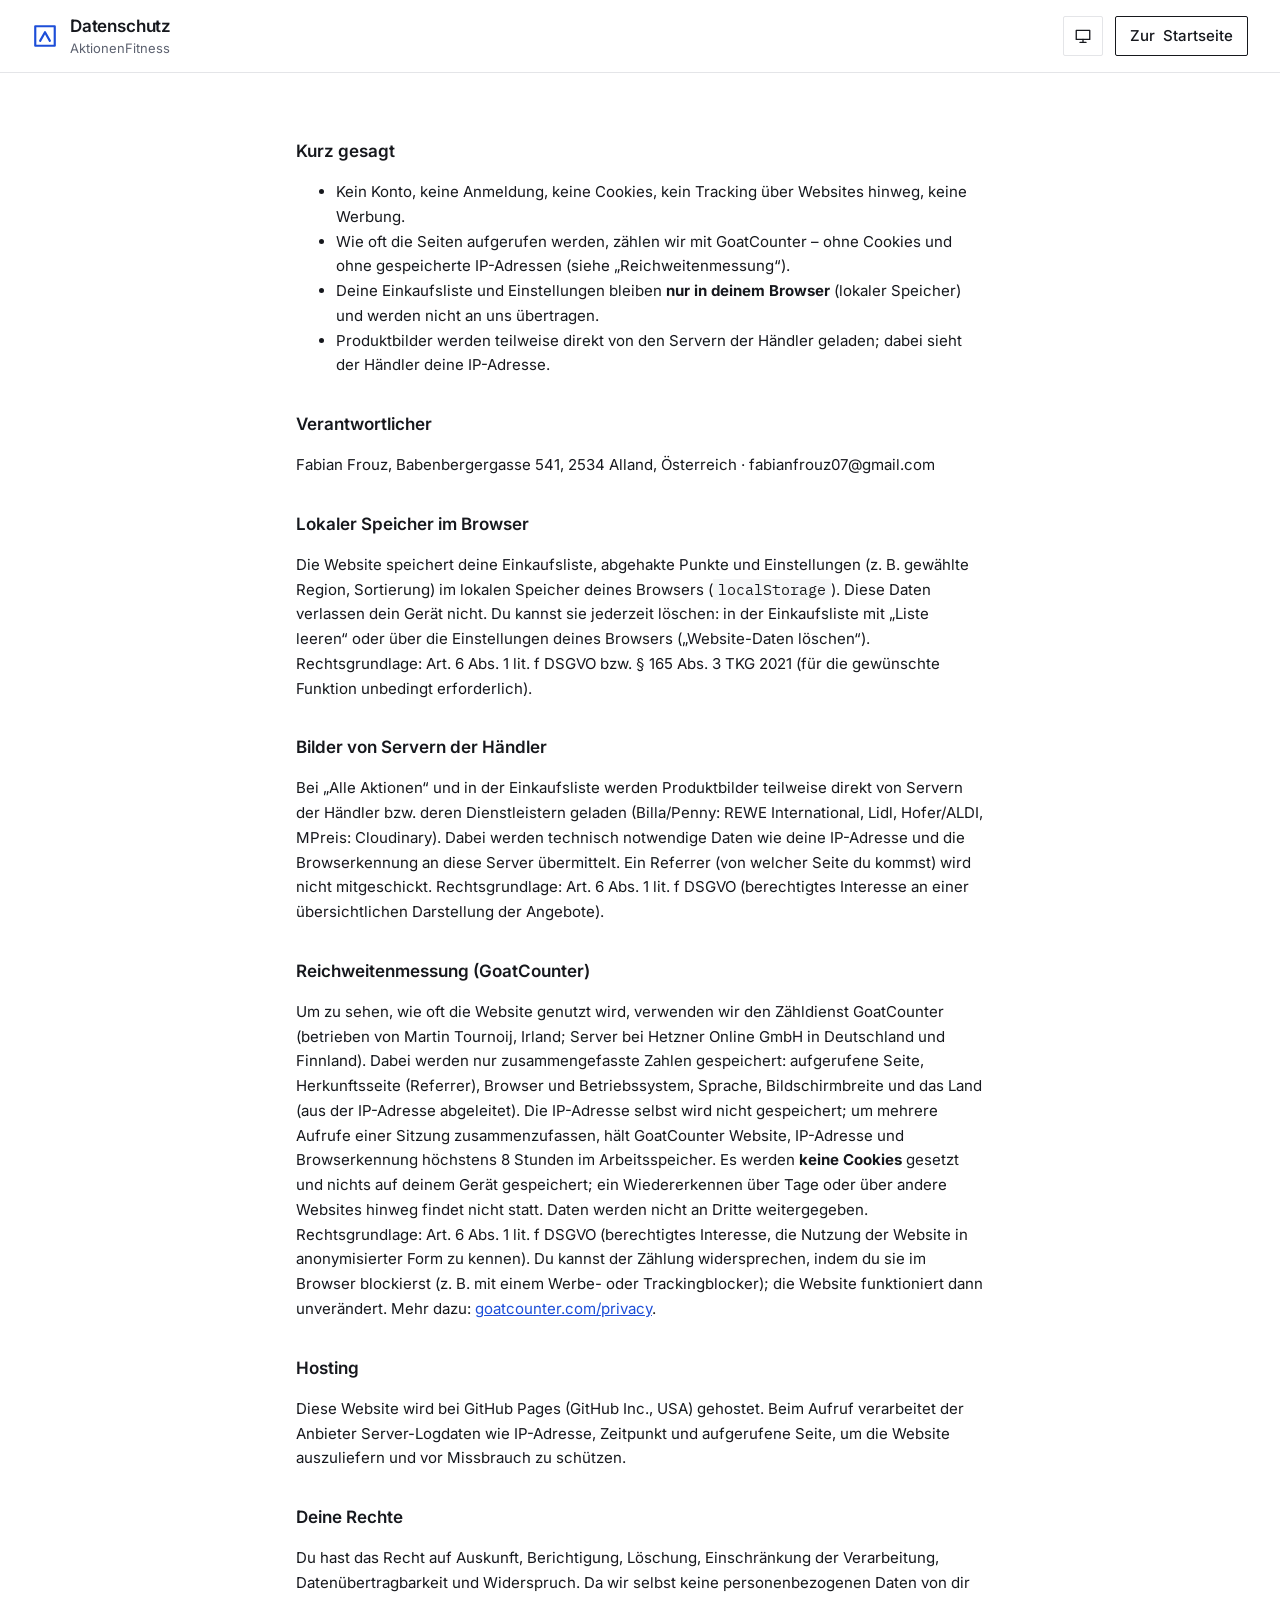
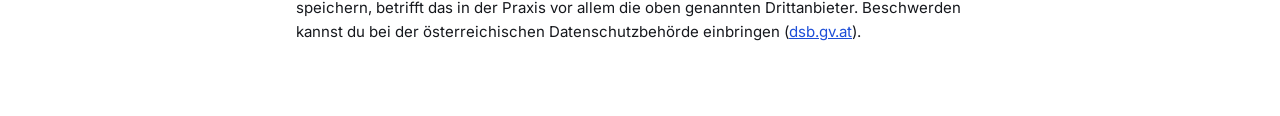
==== commit e9f07f4d: "Neues Design: ruhiger Stil mit Produktfotos, 4 Karten pro Reihe - Weißer Hintergrund, dünne Linien, " ====
--- a/web/datenschutz.html
+++ b/web/datenschutz.html
@@ -3,13 +3,14 @@
 <head>
   <meta charset="utf-8">
   <meta name="viewport" content="width=device-width, initial-scale=1">
-  <meta http-equiv="Content-Security-Policy" content="default-src 'none'; script-src 'self' file: https://gc.zgo.at; style-src 'self' file:; img-src 'self' file: https: data:; connect-src 'self' https://fabianfrouz.goatcounter.com; manifest-src 'self'; worker-src 'self'; base-uri 'none'; object-src 'none'">
+  <meta http-equiv="Content-Security-Policy" content="default-src 'none'; script-src 'self' file: https://gc.zgo.at; style-src 'self' file:; font-src 'self' file:; img-src 'self' file: https: data:; connect-src 'self' https://fabianfrouz.goatcounter.com; manifest-src 'self'; worker-src 'self'; base-uri 'none'; object-src 'none'">
   <meta name="referrer" content="no-referrer">
   <title>Datenschutz – AktionenFitness</title>
-  <link rel="icon" href="data:image/svg+xml,<svg xmlns='http://www.w3.org/2000/svg' viewBox='0 0 100 100'><text y='.9em' font-size='90'>🔒</text></svg>">
+  <link rel="icon" href="data:image/svg+xml,%3Csvg xmlns='http://www.w3.org/2000/svg' viewBox='0 0 24 24'%3E%3Crect width='24' height='24' fill='%23ffffff'/%3E%3Cpath d='M3 3h18v18H3z M7.5 16.5l4.5-8 4.5 8' fill='none' stroke='%231d4ed8' stroke-width='2' stroke-linejoin='round' stroke-linecap='round'/%3E%3C/svg%3E">
   <link rel="manifest" href="manifest.webmanifest">
-  <meta name="theme-color" content="#1f8a4c">
+  <meta name="theme-color" content="#ffffff">
   <link rel="apple-touch-icon" href="icons/apple-touch-icon.png">
+  <script src="ikonen.js"></script>
   <script src="thema.js"></script>
   <script src="zaehler.js" defer></script>
   <link rel="stylesheet" href="style.css">
@@ -18,10 +19,10 @@
   <header class="kopf">
     <div class="kopf__inhalt">
       <div class="marke">
-        <span class="marke__logo" aria-hidden="true">🔒</span>
+        <span class="marke__logo"><span data-ikon="logo" data-groesse="26"></span></span>
         <div><h1>Datenschutz</h1><p class="marke__sub">AktionenFitness</p></div>
       </div>
-      <a class="zurueck" href="index.html">← Zur Startseite</a>
+      <a class="zurueck" href="index.html"><span class="nur-gross">Zur </span>Startseite</a>
     </div>
   </header>
   <main class="text-seite">
--- a/web/style.css
+++ b/web/style.css
@@ -1,52 +1,50 @@
+/* AktionenFitness – ruhig und präzise: Weiß, feine Linien, ein Akzent, Zahlen in Mono.
+   Schriften liegen in fonts/ (SIL Open Font License, siehe fonts/OFL-*.txt) – nichts wird von Google geladen. */
+@font-face {
+  font-family: "Inter"; src: url("fonts/inter-variable.woff2") format("woff2");
+  font-weight: 100 900; font-style: normal; font-display: swap;
+}
+@font-face { font-family: "IBM Plex Mono"; src: url("fonts/plexmono-400.woff2") format("woff2"); font-weight: 400; font-display: swap; }
+@font-face { font-family: "IBM Plex Mono"; src: url("fonts/plexmono-500.woff2") format("woff2"); font-weight: 500; font-display: swap; }
+@font-face { font-family: "IBM Plex Mono"; src: url("fonts/plexmono-600.woff2") format("woff2"); font-weight: 600; font-display: swap; }
+
 :root {
-  --bg: #f4f6f3;
+  --bg: #ffffff;
   --flaeche: #ffffff;
-  --flaeche-2: #eef2ec;
-  --text: #17201a;
-  --text-leise: #5b6860;
-  --rand: #dde3dc;
-  --akzent: #1f8a4c;
+  --flaeche-2: #f5f6f7;
+  --bildgrund: #f3f4f6;
+  --text: #16181d;
+  --text-leise: #5d6270;
+  --rand: #e4e5e8;
+  --rand-stark: #16181d;
+  --akzent: #1d4ed8;
   --akzent-text: #ffffff;
-  --akzent-weich: #e1f3e8;
-  --warn: #c2410c;
-  --rot: #d0312d;
-  --schatten: 0 1px 2px rgb(0 0 0 / .05), 0 4px 16px rgb(0 0 0 / .05);
-  --radius: 14px;
+  --akzent-weich: #eef2fd;
+  --warn: #b45309;
+  --rot: #b91c1c;
+  --radius: 2px;
+  --schatten: none;
+  --sans: "Inter", system-ui, -apple-system, "Segoe UI", Roboto, sans-serif;
+  --mono: "IBM Plex Mono", ui-monospace, SFMono-Regular, Menlo, Consolas, monospace;
   color-scheme: light;
 }
 
 /* Dunkel: automatisch nach Systemeinstellung, außer man hat "Hell" gewählt (thema.js) … */
 @media (prefers-color-scheme: dark) {
   :root:not([data-theme="light"]) {
-    --bg: #0f1411;
-    --flaeche: #171e19;
-    --flaeche-2: #1e2721;
-    --text: #e7ede8;
-    --text-leise: #9aa79f;
-    --rand: #2a352e;
-    --akzent: #3ccf7a;
-    --akzent-text: #06200f;
-    --akzent-weich: #15301f;
-    --warn: #fb923c;
-    --rot: #f87171;
-    --schatten: 0 1px 2px rgb(0 0 0 / .4);
+    --bg: #111318; --flaeche: #16181d; --flaeche-2: #1d2026; --bildgrund: #eceef1;
+    --text: #e8eaee; --text-leise: #9aa0ab; --rand: #2b2f37; --rand-stark: #e8eaee;
+    --akzent: #7aa2ff; --akzent-text: #0b1020; --akzent-weich: #1a2440;
+    --warn: #f59e0b; --rot: #f87171;
     color-scheme: dark;
   }
 }
 /* … oder ausdrücklich "Dunkel" gewählt */
 :root[data-theme="dark"] {
-  --bg: #0f1411;
-  --flaeche: #171e19;
-  --flaeche-2: #1e2721;
-  --text: #e7ede8;
-  --text-leise: #9aa79f;
-  --rand: #2a352e;
-  --akzent: #3ccf7a;
-  --akzent-text: #06200f;
-  --akzent-weich: #15301f;
-  --warn: #fb923c;
-  --rot: #f87171;
-  --schatten: 0 1px 2px rgb(0 0 0 / .4);
+  --bg: #111318; --flaeche: #16181d; --flaeche-2: #1d2026; --bildgrund: #eceef1;
+  --text: #e8eaee; --text-leise: #9aa0ab; --rand: #2b2f37; --rand-stark: #e8eaee;
+  --akzent: #7aa2ff; --akzent-text: #0b1020; --akzent-weich: #1a2440;
+  --warn: #f59e0b; --rot: #f87171;
   color-scheme: dark;
 }
 
@@ -56,361 +54,354 @@
   margin: 0;
   background: var(--bg);
   color: var(--text);
-  font: 15px/1.45 system-ui, -apple-system, "Segoe UI", Roboto, sans-serif;
+  font: 15px/1.5 var(--sans);
+  font-feature-settings: "cv11", "ss01";
 }
 button, input, select { font: inherit; color: inherit; }
 a { color: var(--akzent); }
+.mono { font-family: var(--mono); }
+.ikon { fill: none; stroke: currentColor; stroke-width: 1.75; stroke-linecap: round; stroke-linejoin: round; flex: none; }
+:focus-visible { outline: 2px solid var(--akzent); outline-offset: 2px; }
 
 /* Kopf */
-.kopf {
-  position: sticky; top: 0; z-index: 20;
-  background: color-mix(in srgb, var(--bg) 88%, transparent);
-  backdrop-filter: blur(10px);
-  border-bottom: 1px solid var(--rand);
-}
+.kopf { position: sticky; top: 0; z-index: 20; background: var(--bg); border-bottom: 1px solid var(--rand); }
 .kopf__inhalt {
-  max-width: 1280px; margin: 0 auto; padding: 10px 16px;
+  max-width: 1360px; margin: 0 auto; padding: 0 32px; min-height: 72px;
   display: flex; align-items: center; justify-content: space-between; gap: 12px;
 }
-.marke { display: flex; align-items: center; gap: 10px; min-width: 0; }
+.marke { display: flex; align-items: center; gap: 12px; min-width: 0; color: var(--text); text-decoration: none; }
 .marke > div { min-width: 0; }
-.marke__logo { font-size: 28px; }
-.marke h1 { font-size: 19px; margin: 0; letter-spacing: -.01em; }
+.marke__logo { display: inline-grid; place-items: center; color: var(--akzent); }
+.marke__logo .ikon { width: 26px; height: 26px; stroke-width: 2; }
+.marke h1 { font-size: 17px; font-weight: 600; margin: 0; letter-spacing: -.01em; }
 .marke__sub { margin: 0; color: var(--text-leise); font-size: 13px; white-space: nowrap; overflow: hidden; text-overflow: ellipsis; }
 .liste-knopf {
-  display: inline-flex; align-items: center; border: 0; border-radius: 999px; padding: 8px 14px;
-  background: var(--akzent); color: var(--akzent-text); font-weight: 600; cursor: pointer; white-space: nowrap;
-}
-.zaehler {
-  display: inline-block; min-width: 22px; padding: 0 6px; margin-left: 4px; border-radius: 999px;
-  background: rgb(255 255 255 / .25); text-align: center;
-}
+  display: inline-flex; align-items: center; gap: 8px; height: 40px; padding: 0 14px; border: 1px solid var(--rand-stark);
+  background: var(--text); color: var(--bg); font-weight: 500; cursor: pointer; white-space: nowrap; border-radius: var(--radius);
+}
+.zaehler { font-family: var(--mono); font-size: 13px; min-width: 18px; text-align: center; }
 
 /* Layout */
-.seite { max-width: 1280px; margin: 0 auto; padding: 16px; }
+.seite { max-width: 1360px; margin: 0 auto; padding: 0 32px 32px; }
 .sr { position: absolute; width: 1px; height: 1px; overflow: hidden; clip: rect(0 0 0 0); white-space: nowrap; }
 
-/* Steuerung: Ansicht, Suche, Region, Sortierung, Chips */
-.steuerung {
-  background: var(--flaeche); border: 1px solid var(--rand); border-radius: var(--radius); box-shadow: var(--schatten);
-  padding: 12px; display: flex; flex-direction: column; gap: 10px;
-}
-.steuerung__zeile { display: flex; gap: 10px; flex-wrap: wrap; align-items: center; }
-.steuerung .chips { overflow-x: auto; flex-wrap: nowrap; scrollbar-width: none; padding-bottom: 2px; }
+/* Einleitung */
+.einleitung { display: flex; justify-content: space-between; align-items: flex-end; gap: 32px; padding: 40px 0 24px; flex-wrap: wrap; }
+.einleitung h2 { margin: 0; font-size: 34px; font-weight: 600; letter-spacing: -.025em; line-height: 1.1; }
+.einleitung p { margin: 8px 0 0; color: var(--text-leise); font-size: 15px; max-width: 60ch; }
+
+/* Steuerung: Ansicht, Suche, Region, Sortierung, Märkte */
+.steuerung { display: flex; flex-direction: column; gap: 0; }
+.steuerung__zeile { display: flex; gap: 24px; flex-wrap: wrap; align-items: flex-end; padding-bottom: 16px; }
+.steuerung .chips { overflow-x: auto; flex-wrap: nowrap; scrollbar-width: none; }
 .steuerung .chips::-webkit-scrollbar { display: none; }
 .steuerung .chip { flex: none; }
 .chips[hidden] { display: none; }
-.mehr { display: flex; flex-direction: column; align-items: center; gap: 8px; margin: 22px 0 0; }
-.mehr .knopf { padding: 11px 26px; }
-/* Fortschritt beim Weiterziehen am Seitenende */
-.mehr__zug { width: min(220px, 60%); height: 4px; border-radius: 999px; background: var(--rand); overflow: hidden; }
+.mehr { display: flex; flex-direction: column; align-items: center; gap: 8px; margin: 32px 0 0; }
+.mehr .knopf { padding: 0 28px; }
+.mehr__zug { width: min(220px, 60%); height: 2px; background: var(--rand); overflow: hidden; }
 .mehr__zug[hidden] { display: none; }
-.mehr__zug span { display: block; height: 100%; width: calc(var(--zug, 0) * 100%); background: var(--akzent);
-  transition: width .12s ease-out; }
+.mehr__zug span { display: block; height: 100%; width: calc(var(--zug, 0) * 100%); background: var(--akzent); transition: width .12s ease-out; }
 .mehr__info { color: var(--text-leise); font-size: 13px; }
 .mehr__info:empty { display: none; }
 
-/* Filter */
-.filter { display: flex; gap: 12px; flex-wrap: wrap; }
-.feld { display: flex; flex-direction: column; gap: 4px; font-size: 12px; color: var(--text-leise); font-weight: 600; }
-.feld--suche { flex: 1; min-width: 200px; }
+.feld { display: flex; flex-direction: column; gap: 4px; font-size: 12px; color: var(--text-leise); font-weight: 500; }
+.feld--suche { flex: 1; min-width: 220px; max-width: 420px; margin-left: auto; position: relative; }
+.feld--suche .ikon { position: absolute; left: 0; bottom: 12px; color: var(--text-leise); pointer-events: none; }
 .feld select, .feld input {
-  height: 40px; padding: 0 12px; border-radius: 10px; border: 1px solid var(--rand);
+  height: 44px; padding: 0 10px; border: 1px solid var(--rand); border-radius: var(--radius);
   background: var(--flaeche); font-size: 15px; font-weight: 400; min-width: 0;
 }
-.feld select:focus, .feld input:focus { outline: 2px solid var(--akzent); outline-offset: 1px; }
-
-.leiste { display: flex; gap: 12px; flex-wrap: wrap; align-items: center; margin-top: 14px; }
-.segment { display: inline-flex; background: var(--flaeche-2); border-radius: 12px; padding: 3px; }
+.feld input:focus, .feld select:focus { outline: none; border-color: var(--akzent); }
+.feld.feld--suche input { padding: 0 0 0 30px; border: 0; border-bottom: 1px solid var(--rand-stark); border-radius: 0; background: transparent; }
+.feld.feld--suche input:focus { border-bottom-color: var(--akzent); box-shadow: 0 1px 0 var(--akzent); }
+
+.segment { display: inline-flex; gap: 24px; }
 .segment button {
-  border: 0; background: transparent; padding: 7px 14px; border-radius: 9px; cursor: pointer; font-weight: 600;
-  color: var(--text-leise);
-}
-.segment button[aria-selected="true"] { background: var(--flaeche); color: var(--text); box-shadow: var(--schatten); }
-.chips { display: flex; gap: 6px; flex-wrap: wrap; }
+  border: 0; background: transparent; padding: 10px 0; cursor: pointer; font-weight: 500; font-size: 15px;
+  color: var(--text-leise); border-bottom: 2px solid transparent;
+}
+.segment button[aria-selected="true"] { color: var(--text); border-bottom-color: var(--text); }
+.chips { display: flex; gap: 22px; flex-wrap: wrap; border-top: 1px solid var(--rand); border-bottom: 1px solid var(--rand); padding: 12px 0; }
 .chip {
-  border: 1px solid var(--rand); background: var(--flaeche); border-radius: 999px; padding: 6px 12px; cursor: pointer;
-  font-size: 14px;
-}
-.chip[aria-pressed="true"] { background: var(--akzent-weich); border-color: var(--akzent); color: var(--text); font-weight: 600; }
-.ziel-info { color: var(--text-leise); font-size: 13px; margin: 12px 0 10px; }
-
-/* Karten */
-.karten { display: grid; grid-template-columns: repeat(auto-fill, minmax(250px, 1fr)); gap: 14px; }
+  border: 0; background: transparent; padding: 2px 0; cursor: pointer; font-size: 14px; color: var(--text-leise);
+}
+.chip:hover { color: var(--text); }
+.chip[aria-pressed="true"] { color: var(--text); font-weight: 600; }
+.ziel-info { color: var(--text-leise); font-size: 13px; margin: 16px 0 16px; }
+
+/* Karten: 4 pro Reihe, Foto oben, unten Eiweiß pro € und Preis */
+.karten { display: grid; grid-template-columns: repeat(4, minmax(0, 1fr)); gap: 20px; }
+@media (max-width: 1180px) { .karten { grid-template-columns: repeat(3, minmax(0, 1fr)); } }
+@media (max-width: 880px) { .karten { grid-template-columns: repeat(2, minmax(0, 1fr)); } }
+@media (max-width: 560px) { .karten { grid-template-columns: minmax(0, 1fr); } }
 .karte {
-  background: var(--flaeche); border: 1px solid var(--rand); border-radius: var(--radius); box-shadow: var(--schatten);
-  padding: 14px; display: flex; flex-direction: column; gap: 6px; position: relative;
+  background: var(--flaeche); border: 1px solid var(--rand); border-radius: var(--radius);
+  display: flex; flex-direction: column; position: relative;
 }
 .karte__bild {
-  display: block; margin: -14px -14px 4px; padding: 0; border: 0; cursor: zoom-in;
-  background: #fff; border-radius: var(--radius) var(--radius) 0 0; overflow: hidden;
-  border-bottom: 1px solid var(--rand);
-}
-.karte__bild img { display: block; width: 100%; height: 190px; object-fit: contain; }
+  display: grid; place-items: center; height: 180px; padding: 16px; border: 0; cursor: zoom-in;
+  background: var(--bildgrund); border-bottom: 1px solid var(--rand); width: 100%;
+}
+.karte__bild img { display: block; max-width: 78%; max-height: 148px; object-fit: contain; mix-blend-mode: multiply; }
 .karte__bild[hidden] { display: none; }
-.zuordnung { margin: 0; font-size: 12px; }
-.zuordnung--ok { color: var(--akzent); }
-.zuordnung--warn { color: var(--warn); font-weight: 600; }
+.karte__koerper { padding: 14px 16px 16px; display: flex; flex-direction: column; gap: 6px; flex: 1; }
+.zuordnung { margin: 0; font-size: 12px; color: var(--text-leise); }
+.zuordnung--ok { color: var(--text-leise); }
+.zuordnung--warn { color: var(--warn); font-weight: 500; }
 .gross {
-  border: 0; border-radius: var(--radius); padding: 12px; max-width: min(92vw, 720px);
-  background: var(--flaeche); color: var(--text); box-shadow: 0 10px 40px rgb(0 0 0 / .35);
-}
-.gross::backdrop { background: rgb(0 0 0 / .6); }
-.gross img { display: block; max-width: 100%; max-height: 75vh; margin: 0 auto; background: #fff; border-radius: 8px; }
-.gross__text { margin: 8px 0 0; font-size: 13px; color: var(--text-leise); }
-.gross form { display: flex; justify-content: flex-end; margin-bottom: 6px; }
-.gross__zu { display: inline-grid; place-items: center; }
-.karte__oben { display: flex; justify-content: space-between; align-items: center; gap: 8px; }
+  border: 1px solid var(--rand); border-radius: var(--radius); padding: 16px; max-width: min(92vw, 720px);
+  background: var(--flaeche); color: var(--text);
+}
+.gross::backdrop { background: rgb(10 12 16 / .6); }
+.gross img { display: block; max-width: 100%; max-height: 75vh; margin: 0 auto; background: #fff; }
+.gross__text { margin: 10px 0 0; font-size: 13px; color: var(--text-leise); }
+.gross form { display: flex; justify-content: flex-end; margin-bottom: 8px; }
+.karte__oben { display: flex; justify-content: space-between; align-items: baseline; gap: 8px; font-size: 13px; color: var(--text-leise); }
 .karte__seite { font-size: 12px; color: var(--text-leise); }
+.karte__seite a { color: var(--text-leise); text-decoration: none; display: inline-flex; align-items: center; gap: 4px; }
+.karte__seite a:hover { color: var(--akzent); }
 .rang {
-  position: absolute; top: -9px; left: -9px; width: 28px; height: 28px; border-radius: 50%;
-  background: var(--akzent); color: var(--akzent-text); font-weight: 700; font-size: 13px;
-  display: grid; place-items: center; box-shadow: var(--schatten); z-index: 2;
-}
-.badge { font-size: 12px; font-weight: 600; padding: 2px 8px; border-radius: 999px; }
-.badge--kat { background: var(--akzent-weich); color: var(--text); }
-.karte__badges { display: flex; gap: 4px; flex-wrap: wrap; }
-.badge--spar { background: #e30613; color: #fff; }
-.badge--lidl { background: #0050aa; color: #fff000; }
-.badge--hofer { background: #1c2b5a; color: #f7a600; }
-.badge--dm { background: #002878; color: #ffc800; }
-.badge--billa { background: #ffe500; color: #e2001a; }
-.badge--mpreis { background: #ffffff; color: #d6001c; border: 1px solid #d6001c; }
-.badge--penny { background: #cd1414; color: #ffffff; border: 1px solid #fff200; }
+  position: absolute; top: 0; left: 0; z-index: 2; min-width: 28px; height: 28px; padding: 0 8px;
+  background: var(--text); color: var(--bg); font-family: var(--mono); font-weight: 500; font-size: 13px;
+  display: grid; place-items: center;
+}
+.badge { font-size: 13px; font-weight: 400; padding: 0; color: var(--text-leise); background: none; }
+.badge--kette { color: var(--text); font-weight: 500; }
+.badge--kat { color: var(--text-leise); }
+.karte__badges { display: flex; gap: 8px; flex-wrap: wrap; align-items: baseline; }
+.karte__badges .badge--kat::before { content: "·"; margin-right: 8px; color: var(--text-leise); }
 .karte__gueltig { margin: 0; font-size: 12px; color: var(--text-leise); }
-.karte__gueltig--zukunft { color: var(--warn); font-weight: 600; }
-.liste__gruppe {
-  display: flex; justify-content: space-between; align-items: center; font-weight: 700; font-size: 14px;
-  padding-top: 4px;
-}
-.badge--aktion { background: color-mix(in srgb, var(--rot) 14%, transparent); color: var(--rot); }
-.karte__name { font-size: 16px; margin: 2px 0 0; line-height: 1.3; }
+.karte__gueltig--zukunft { color: var(--warn); font-weight: 500; }
+.badge--aktion {
+  font-family: var(--mono); font-size: 11px; font-weight: 500; letter-spacing: .02em; text-transform: uppercase;
+  color: var(--text); border: 1px solid var(--rand); padding: 1px 6px;
+}
+.karte__name { font-size: 16px; font-weight: 500; margin: 2px 0 0; line-height: 1.3; }
 .karte__menge { margin: 0; color: var(--text-leise); font-size: 13px; }
-.karte__preis { display: flex; align-items: baseline; gap: 8px; margin-top: 4px; }
-.preis { font-size: 24px; letter-spacing: -.02em; }
-.normalpreis { color: var(--text-leise); text-decoration: line-through; font-size: 14px; }
-.karte__bedingung { margin: 0; font-size: 13px; color: var(--warn); font-weight: 600; min-height: 0; }
+.karte__bedingung { margin: 0; font-size: 12.5px; color: var(--warn); }
 .karte__bedingung:empty { display: none; }
-.karte__aktionen { display: flex; gap: 4px; flex-wrap: wrap; }
+.karte__aktionen { display: flex; gap: 6px; flex-wrap: wrap; }
 .karte__aktionen:empty { display: none; }
-.kilopreis {
-  display: flex; flex-direction: column; gap: 1px; margin: 6px 0 4px; padding: 8px 10px;
-  background: var(--flaeche-2); border-radius: 10px;
-}
-.kilopreis__label { font-size: 11px; color: var(--text-leise); text-transform: uppercase; letter-spacing: .04em; }
-.kilopreis__wert { font-size: 19px; color: var(--akzent); }
+
+.karte__zahlen {
+  display: flex; justify-content: space-between; align-items: flex-end; gap: 12px;
+  margin-top: auto; padding-top: 12px; border-top: 1px solid var(--rand);
+}
+.karte__zahlen-links { display: flex; flex-direction: column; gap: 2px; min-width: 0; }
+.karte__preis { display: flex; flex-direction: column; align-items: flex-end; gap: 2px; }
+.preis { font-family: var(--mono); font-size: 22px; font-weight: 500; letter-spacing: -.01em; white-space: nowrap; }
+.preis--karte { color: var(--akzent); }
+.normalpreis { font-family: var(--mono); color: var(--text-leise); text-decoration: line-through; font-size: 13px; }
+.normalpreis:empty { display: none; }
+.naehrwerte { margin: 0; display: flex; flex-direction: column; gap: 2px; }
+.naehrwerte__je100 { font-size: 12px; color: var(--text-leise); }
+.naehrwerte--richtwert .naehrwerte__je100 { font-style: italic; }
+.kilopreis { display: flex; flex-direction: column; gap: 1px; }
+.kilopreis__label { font-size: 11px; color: var(--text-leise); text-transform: uppercase; letter-spacing: .08em; }
+.kilopreis__wert { font-family: var(--mono); font-size: 18px; font-weight: 500; }
 .kilopreis__extra { font-size: 12px; color: var(--text-leise); }
 .kilopreis__extra:empty { display: none; }
-.kennzahlen {
-  display: grid; grid-template-columns: repeat(3, 1fr); gap: 6px; margin: 6px 0 4px;
-  background: var(--flaeche-2); border-radius: 10px; padding: 8px;
-}
-.kennzahl { display: flex; flex-direction: column-reverse; text-align: center; }
-.kennzahl dt { font-size: 11px; color: var(--text-leise); }
-.kennzahl dd { margin: 0; font-weight: 700; font-size: 15px; }
-.kennzahl--haupt dd { color: var(--akzent); font-size: 17px; }
-.karte__fuss { margin-top: auto; display: flex; gap: 6px; }
+/* Mit Nährwerten (Fitness) ist Eiweiß pro € die Hauptzahl, der Kilopreis rückt klein darunter */
+.karte__zahlen-links .naehrwerte + .kilopreis { flex-direction: row; gap: 6px; align-items: baseline; }
+.karte__zahlen-links .naehrwerte + .kilopreis .kilopreis__wert { font-size: 12px; font-weight: 400; color: var(--text-leise); }
+.karte__zahlen-links .naehrwerte + .kilopreis .kilopreis__label,
+.karte__zahlen-links .naehrwerte + .kilopreis .kilopreis__extra { display: none; }
+.karte__fuss { display: flex; gap: 8px; padding-top: 12px; }
 .karte__fuss .karte__knopf { flex: 1; }
-.karte__merken { width: 44px; font-size: 18px; padding: 0; line-height: 1; }
-.karte__merken.ist-gemerkt { color: #d49b00; }
+.karte__merken { width: 44px; padding: 0; display: inline-grid; place-items: center; }
+.karte__merken.ist-gemerkt { color: var(--akzent); }
+.karte__merken.ist-gemerkt .ikon { fill: currentColor; }
 
 .knopf {
-  border: 0; border-radius: 10px; padding: 9px 12px; cursor: pointer; font-weight: 600;
-  background: var(--akzent); color: var(--akzent-text);
-}
-.knopf:hover { filter: brightness(1.05); }
-.knopf--leise { background: var(--flaeche-2); color: var(--text); }
-.knopf.ist-drauf { background: var(--akzent-weich); color: var(--text); }
-.leer { text-align: center; color: var(--text-leise); padding: 40px 0; }
+  display: inline-flex; align-items: center; justify-content: center; gap: 8px; min-height: 40px;
+  border: 1px solid var(--rand-stark); border-radius: var(--radius); padding: 0 14px; cursor: pointer; font-weight: 500;
+  background: var(--text); color: var(--bg); text-decoration: none;
+}
+.knopf:hover { background: color-mix(in srgb, var(--text) 85%, var(--bg)); }
+.knopf--leise { background: transparent; color: var(--text); border-color: var(--rand-stark); }
+.knopf--leise:hover { background: var(--flaeche-2); }
+.karte__knopf { background: transparent; color: var(--text); }
+.karte__knopf:hover { background: var(--flaeche-2); }
+.knopf.ist-drauf { background: var(--akzent-weich); border-color: var(--akzent); color: var(--text); }
+.leer { text-align: center; color: var(--text-leise); padding: 48px 0; }
 
 .liste__leer { color: var(--text-leise); font-size: 14px; margin: 10px 0; }
-.icon-knopf { display: none; border: 0; background: var(--flaeche-2); width: 34px; height: 34px; border-radius: 50%; cursor: pointer; }
-
-.fuss { color: var(--text-leise); font-size: 12px; margin-top: 28px; border-top: 1px solid var(--rand); padding-top: 12px; }
+.icon-knopf { display: none; border: 0; background: transparent; width: 36px; height: 36px; cursor: pointer; color: var(--text-leise); }
+
+.fuss { color: var(--text-leise); font-size: 12.5px; margin-top: 48px; border-top: 1px solid var(--rand); padding-top: 16px; }
+.fuss a { color: var(--text-leise); }
 
 /* Seitenleiste mit Einkaufsliste: von rechts, Hintergrund wird dunkler; Handy: ganzer Bildschirm */
 .schleier {
-  position: fixed; inset: 0; z-index: 30; background: rgb(0 0 0 / .5);
+  position: fixed; inset: 0; z-index: 30; background: rgb(10 12 16 / .45);
   opacity: 0; pointer-events: none; transition: opacity .25s ease;
 }
 .schleier.offen { opacity: 1; pointer-events: auto; }
 body.schublade-offen { overflow: hidden; }
 .schublade {
   position: fixed; z-index: 40; top: 0; right: 0; bottom: 0; width: min(460px, 100%);
-  background: var(--bg); box-shadow: -8px 0 32px rgb(0 0 0 / .25);
+  background: var(--bg); border-left: 1px solid var(--rand);
   display: flex; flex-direction: column;
   transform: translateX(105%); visibility: hidden;
   transition: transform .28s cubic-bezier(.2, .8, .2, 1), visibility 0s linear .28s;
 }
 .schublade.offen { transform: none; visibility: visible; transition: transform .28s cubic-bezier(.2, .8, .2, 1); }
 .schublade__kopf {
-  display: flex; align-items: center; gap: 10px; padding: 14px 16px; border-bottom: 1px solid var(--rand);
+  display: flex; align-items: center; gap: 10px; padding: 0 20px; min-height: 64px; border-bottom: 1px solid var(--rand);
   background: var(--flaeche);
 }
-.schublade__kopf h2 { margin: 0 auto 0 0; font-size: 18px; }
-.schublade__zaehler { color: var(--text-leise); font-size: 13px; }
+.schublade__kopf h2 { margin: 0 auto 0 0; font-size: 17px; font-weight: 600; }
+.schublade__zaehler { color: var(--text-leise); font-size: 13px; font-family: var(--mono); }
 .x-knopf {
-  border: 0; background: var(--flaeche-2); color: var(--text); width: 38px; height: 38px; border-radius: 50%;
-  cursor: pointer; font-size: 17px; display: inline-grid; place-items: center; flex: none;
-}
-.x-knopf:hover { background: var(--rand); }
-.x-knopf:focus-visible { outline: 2px solid var(--akzent); outline-offset: 2px; }
-.schublade__inhalt { flex: 1; overflow-y: auto; overscroll-behavior: contain; padding: 14px 16px 20px; display: flex; flex-direction: column; gap: 10px; }
-.schublade__fuss { padding: 12px 16px calc(12px + env(safe-area-inset-bottom)); border-top: 1px solid var(--rand); background: var(--flaeche); }
-.schublade__vergleich { display: block; text-align: center; text-decoration: none; padding: 11px 12px; }
+  border: 1px solid var(--rand); background: transparent; color: var(--text); width: 40px; height: 40px; border-radius: var(--radius);
+  cursor: pointer; display: inline-grid; place-items: center; flex: none;
+}
+.x-knopf:hover { background: var(--flaeche-2); }
+.schublade__inhalt { flex: 1; overflow-y: auto; overscroll-behavior: contain; padding: 16px 20px 24px; display: flex; flex-direction: column; gap: 14px; }
+.schublade__fuss { padding: 12px 20px calc(12px + env(safe-area-inset-bottom)); border-top: 1px solid var(--rand); background: var(--flaeche); }
+.schublade__vergleich { display: flex; width: 100%; }
 .sb-neu { display: flex; gap: 8px; }
 .sb-neu input {
-  flex: 1; min-width: 0; height: 46px; padding: 0 14px; border-radius: 12px; border: 1px solid var(--rand);
+  flex: 1; min-width: 0; height: 46px; padding: 0 12px; border: 1px solid var(--rand-stark); border-radius: var(--radius);
   background: var(--flaeche); font-size: 16px;
 }
-.sb-neu input:focus { outline: 2px solid var(--akzent); outline-offset: 1px; }
-.sb-neu .knopf { width: 46px; font-size: 20px; padding: 0; }
+.sb-neu input:focus { outline: none; border-color: var(--akzent); box-shadow: 0 0 0 1px var(--akzent); }
+.sb-neu .knopf { width: 46px; padding: 0; min-height: 46px; }
 .schublade .ek-vorschau { margin-top: 0; }
-.sb-ergebnis {
-  background: var(--akzent-weich); border: 1px solid var(--akzent); border-radius: 12px; padding: 12px 14px;
-}
-.sb-ergebnis h3 { margin: 0 0 8px; font-size: 15px; }
-.sb-ergebnis ul { list-style: none; margin: 0; padding: 0; display: grid; gap: 4px; }
-.sb-ergebnis li { display: grid; grid-template-columns: auto 1fr auto; gap: 8px; align-items: center; font-size: 14px; }
-.sb-ergebnis p { margin: 8px 0 0; font-size: 13px; color: var(--text-leise); }
-.ek-hinweis { color: var(--text-leise); font-size: 12px; margin: 0; }
-
-@media (max-width: 480px) {
-  .karten { grid-template-columns: minmax(0, 1fr); }
-  .liste-knopf { padding: 8px 11px; flex-shrink: 0; }
+.sb-ergebnis { border: 1px solid var(--rand); border-radius: var(--radius); padding: 14px 16px; }
+.sb-ergebnis h3 { margin: 0 0 10px; font-size: 15px; font-weight: 600; }
+.sb-ergebnis ul { list-style: none; margin: 0; padding: 0; display: grid; gap: 6px; }
+.sb-ergebnis li { display: grid; grid-template-columns: auto 1fr auto; gap: 10px; align-items: baseline; font-size: 14px; }
+.sb-ergebnis li strong { font-family: var(--mono); font-weight: 500; }
+.sb-ergebnis p { margin: 10px 0 0; font-size: 13px; color: var(--text-leise); }
+.ek-hinweis { color: var(--text-leise); font-size: 12.5px; margin: 0; }
+
+@media (max-width: 720px) {
+  .kopf__inhalt { padding: 0 16px; min-height: 60px; }
+  .seite { padding: 0 16px 24px; }
+  .einleitung { padding: 24px 0 16px; }
+  .einleitung h2 { font-size: 26px; }
+  .liste-knopf { padding: 0 11px; flex-shrink: 0; }
   .liste-knopf__text { display: none; }
-  .marke h1 { font-size: 17px; }
-  .marke__logo { font-size: 24px; }
-  .steuerung__zeile .feld--suche { flex-basis: 100%; order: -1; }
-  .steuerung__zeile .segment { flex: 1; }
-  .steuerung__zeile .segment button { flex: 1; }
-}
-@media (max-width: 600px) {
-  .schublade { width: 100%; box-shadow: none; }
-}
-@media (prefers-reduced-motion: reduce) {
-  .schublade, .schleier { transition: none; }
-}
+  .marke h1 { font-size: 16px; }
+  .marke__sub { display: none; }
+  .feld--suche { flex-basis: 100%; max-width: none; order: -1; margin-left: 0; }
+  .steuerung__zeile { gap: 16px; }
+}
+@media (max-width: 600px) { .schublade { width: 100%; border-left: 0; } }
+@media (prefers-reduced-motion: reduce) { .schublade, .schleier { transition: none; } }
 
 /* Link zur Abgleich-Seite (Kopfzeile) */
 .zurueck {
-  text-decoration: none; font-weight: 600; padding: 8px 12px; border-radius: 999px;
-  background: var(--flaeche-2); color: var(--text); white-space: nowrap; margin-left: auto;
-}
-@media (max-width: 480px) { .zurueck { font-size: 13px; padding: 6px 10px; } }
+  display: inline-flex; align-items: center; gap: 8px; height: 40px; padding: 0 14px; text-decoration: none; font-weight: 500;
+  border: 1px solid var(--rand-stark); border-radius: var(--radius); color: var(--text); white-space: nowrap; margin-left: auto;
+}
+.zurueck:hover { background: var(--flaeche-2); }
+@media (max-width: 480px) { .zurueck { font-size: 13px; padding: 0 10px; } .nur-gross { display: none; } }
 
 /* Einkaufsliste (Seitenleiste und einkauf.html), siehe liste.js */
 .ek-vorschau__kopf { display: flex; align-items: center; gap: 10px; flex-wrap: wrap; }
 .ek-vorschau__kopf h2 { margin: 0 auto 0 0; }
 .ek-vorschau { margin-top: 16px; }
-#erledigtZaehler { color: var(--text-leise); font-size: 13px; }
-.ek-vorschau ul { list-style: none; margin: 8px 0 0; padding: 0; display: grid; gap: 4px; }
-.ek-vorschau li { display: flex; align-items: stretch; gap: 4px; }
+#erledigtZaehler { color: var(--text-leise); font-size: 13px; font-family: var(--mono); }
+.ek-vorschau ul { list-style: none; margin: 8px 0 0; padding: 0; display: grid; border-top: 1px solid var(--rand); }
+.ek-vorschau li { display: flex; align-items: stretch; gap: 4px; border-bottom: 1px solid var(--rand); }
 .ek-vorschau li label { flex: 1; min-width: 0; }
-.ek-vorschau__weg { display: grid; place-content: center; flex: none; align-self: center; opacity: .55; color: var(--text); }
-.ek-vorschau__weg:hover, .ek-vorschau__weg:focus-visible { opacity: 1; }
-.ek-vorschau__aktionen { display: flex; flex-wrap: wrap; gap: 6px; margin-top: 10px; }
-.ek-vorschau__aktionen .knopf { padding: 4px 10px; font-size: 13px; }
-.ek-vorschau label { display: grid; grid-template-columns: auto 1fr auto; align-items: center; gap: 10px;
-  padding: 8px 10px; border-radius: 10px; background: var(--flaeche); border: 1px solid var(--rand);
-  font-size: .95rem; cursor: pointer; transition: opacity .15s; }
+.ek-vorschau__weg { display: grid; place-content: center; flex: none; align-self: center; color: var(--text-leise); }
+.ek-vorschau__weg:hover { color: var(--text); }
+.ek-vorschau__aktionen { display: flex; flex-wrap: wrap; gap: 8px; margin-top: 12px; }
+.ek-vorschau__aktionen .knopf { min-height: 32px; padding: 0 10px; font-size: 13px; }
+.ek-vorschau label { display: grid; grid-template-columns: auto 1fr auto; align-items: center; gap: 12px;
+  padding: 10px 2px; font-size: .95rem; cursor: pointer; transition: opacity .15s; }
 .ek-vorschau li.fehlt .ek-vorschau__wo { color: var(--text-leise); }
-.ek-vorschau__haken { appearance: none; -webkit-appearance: none; margin: 0; width: 22px; height: 22px; border-radius: 50%;
-  border: 2px solid var(--text-leise); display: grid; place-content: center; cursor: pointer; flex: none; }
-.ek-vorschau__haken::after { content: ""; width: 10px; height: 6px; border: solid var(--akzent-text); border-width: 0 0 2.5px 2.5px;
+.ek-vorschau__haken { appearance: none; -webkit-appearance: none; margin: 0; width: 20px; height: 20px; border-radius: var(--radius);
+  border: 1.5px solid var(--text-leise); display: grid; place-content: center; cursor: pointer; flex: none; }
+.ek-vorschau__haken::after { content: ""; width: 9px; height: 5px; border: solid var(--akzent-text); border-width: 0 0 2px 2px;
   transform: translateY(-1px) rotate(-45deg); opacity: 0; }
 .ek-vorschau__haken:checked { background: var(--akzent); border-color: var(--akzent); }
 .ek-vorschau__haken:checked::after { opacity: 1; }
-.ek-vorschau__haken:focus-visible { outline: 2px solid var(--akzent); outline-offset: 2px; }
 .ek-vorschau__name { min-width: 0; overflow-wrap: anywhere; }
-.ek-vorschau__name small, .ek-menge { opacity: .7; font-weight: 400; }
-.ek-vorschau__wo { display: flex; align-items: center; gap: 4px; white-space: nowrap; font-variant-numeric: tabular-nums; }
+.ek-vorschau__name small, .ek-menge { color: var(--text-leise); font-weight: 400; }
+.ek-vorschau__wo { display: flex; align-items: baseline; gap: 6px; white-space: nowrap; font-family: var(--mono); font-size: 14px; }
+.ek-vorschau__wo .badge { font-family: var(--sans); }
 .ek-vorschau li.erledigt label { opacity: .5; }
-.ek-vorschau li.erledigt .ek-vorschau__name { text-decoration: line-through; text-decoration-thickness: 2px; }
+.ek-vorschau li.erledigt .ek-vorschau__name { text-decoration: line-through; text-decoration-thickness: 1.5px; }
 .ek-vorschau li.spaeter .ek-vorschau__wo { color: var(--warn); font-size: .85rem; }
 .ek-stepper { display: flex; flex-direction: column; gap: 2px; align-self: center; }
-.ek-stepper button { width: 26px; height: 20px; padding: 0; border-radius: 6px; border: 1px solid var(--rand);
-  background: var(--flaeche-2); cursor: pointer; line-height: 1; font-size: 14px; }
+.ek-stepper button { width: 26px; height: 20px; padding: 0; border-radius: var(--radius); border: 1px solid var(--rand);
+  background: transparent; cursor: pointer; line-height: 1; font-size: 14px; }
 
 /* Kopieren für die Notizen-App */
-.sb-kopieren { background: var(--flaeche); border: 1px solid var(--rand); border-radius: 12px; padding: 12px 14px;
-  display: flex; flex-direction: column; gap: 8px; }
-.sb-kopieren h3 { margin: 0; font-size: 15px; }
-.sb-option { display: flex; align-items: center; gap: 8px; font-size: 14px; cursor: pointer; }
+.sb-kopieren { border: 1px solid var(--rand); border-radius: var(--radius); padding: 14px 16px; display: flex; flex-direction: column; gap: 10px; }
+.sb-kopieren h3 { margin: 0; font-size: 15px; font-weight: 600; }
+.sb-kopieren .chips { border: 0; padding: 0; gap: 16px; }
+.sb-option { display: flex; align-items: center; gap: 10px; font-size: 14px; cursor: pointer; }
 .sb-option input { width: 18px; height: 18px; accent-color: var(--akzent); }
-.sb-vorschau { margin: 0; padding: 10px 12px; background: var(--flaeche-2); border-radius: 10px; max-height: 220px; overflow: auto;
-  font: 14px/1.5 ui-monospace, SFMono-Regular, Menlo, Consolas, monospace; white-space: pre-wrap; overflow-wrap: anywhere; }
-.knopf:disabled { opacity: .5; cursor: not-allowed; }
+.sb-vorschau { margin: 0; padding: 10px 12px; background: var(--flaeche-2); max-height: 220px; overflow: auto;
+  font: 13.5px/1.55 var(--mono); white-space: pre-wrap; overflow-wrap: anywhere; }
+.knopf:disabled { opacity: .45; cursor: not-allowed; }
 
 /* Impressum, Datenschutz */
-.text-seite { max-width: 760px; margin: 0 auto; padding: 20px 16px 48px; line-height: 1.6; }
-.text-seite h2 { font-size: 18px; margin: 28px 0 8px; }
-.text-seite code { background: var(--flaeche-2); padding: 1px 5px; border-radius: 5px; }
-.platzhalter-hinweis { background: color-mix(in srgb, var(--warn) 12%, var(--flaeche)); border: 1px solid var(--warn);
-  border-radius: 10px; padding: 10px 12px; }
+.text-seite { max-width: 720px; margin: 0 auto; padding: 32px 16px 56px; line-height: 1.65; }
+.text-seite h2 { font-size: 17px; font-weight: 600; margin: 32px 0 8px; }
+.text-seite code { font-family: var(--mono); background: var(--flaeche-2); padding: 1px 5px; }
+.platzhalter-hinweis { border: 1px solid var(--warn); padding: 10px 12px; }
 .fuss__links a { color: var(--text-leise); }
-.fuss--einkauf { max-width: 1280px; margin: 28px auto 0; padding: 12px 16px 24px; }
+.fuss--einkauf { max-width: 1360px; margin: 48px auto 0; padding: 16px 32px 32px; }
 
 /* Preisverlauf auf den Karten */
 .verlauf { margin: 0; font-size: 12px; color: var(--text-leise); display: flex; align-items: center; gap: 6px; }
-.verlauf--tief { color: var(--akzent); font-weight: 700; }
+.verlauf--tief { color: var(--akzent); font-weight: 500; }
 .verlauf--teurer { color: var(--warn); }
 .verlauf__kurve { flex: none; overflow: visible; }
-.verlauf__kurve polyline { fill: none; stroke: currentColor; stroke-width: 1.5; stroke-linejoin: round; stroke-linecap: round; opacity: .8; }
+.verlauf__kurve polyline { fill: none; stroke: currentColor; stroke-width: 1.25; stroke-linejoin: round; stroke-linecap: round; }
 .verlauf__kurve circle { fill: currentColor; }
 
 /* Merkliste */
-.merk { margin-top: 12px; background: var(--flaeche); border: 1px solid var(--rand); border-radius: var(--radius);
-  box-shadow: var(--schatten); padding: 10px 12px; }
+.merk { margin: 0 0 24px; border: 1px solid var(--rand); border-radius: var(--radius); padding: 12px 16px; }
 .merk[hidden] { display: none; }
-.merk__kopf { display: flex; align-items: center; gap: 10px; }
-.merk__kopf h2 { margin: 0; font-size: 16px; white-space: nowrap; }
+.merk__kopf { display: flex; align-items: center; gap: 12px; }
+.merk__kopf h2 { margin: 0; font-size: 15px; font-weight: 600; white-space: nowrap; display: flex; align-items: center; gap: 8px; }
 .merk__info { color: var(--text-leise); font-size: 13px; margin-right: auto; }
-.merk__bearbeiten { padding: 4px 10px; font-size: 13px; }
-.merk__chips { display: flex; gap: 6px; overflow-x: auto; padding: 8px 0 2px; scrollbar-width: thin; }
-.merk-chip { flex: none; display: inline-flex; align-items: center; gap: 6px; border: 1px solid var(--akzent);
-  background: var(--akzent-weich); color: var(--text); border-radius: 999px; padding: 5px 10px; cursor: pointer;
-  font-size: 14px; font-variant-numeric: tabular-nums; white-space: nowrap; }
-.merk-chip__name { font-weight: 600; max-width: 180px; overflow: hidden; text-overflow: ellipsis; }
-.merk-chip--aus { border-color: var(--rand); background: var(--flaeche-2); color: var(--text-leise); }
-.merk-dialog { border: 0; padding: 0; border-radius: var(--radius); width: min(460px, 94vw); background: var(--bg);
-  color: var(--text); box-shadow: 0 10px 40px rgb(0 0 0 / .35); }
-.merk-dialog::backdrop { background: rgb(0 0 0 / .5); }
-.merk-dialog__inhalt { padding: 14px 16px 18px; display: flex; flex-direction: column; gap: 10px; }
-.merk-dialog__liste { list-style: none; margin: 0; padding: 0; display: grid; gap: 4px; max-height: 50vh; overflow: auto; }
-.merk-dialog__liste li { display: flex; align-items: center; justify-content: space-between; gap: 8px; padding: 6px 10px;
-  background: var(--flaeche); border: 1px solid var(--rand); border-radius: 10px; }
+.merk__bearbeiten { min-height: 32px; padding: 0 10px; font-size: 13px; }
+.merk__chips { display: flex; gap: 8px; overflow-x: auto; padding: 10px 0 2px; scrollbar-width: thin; }
+.merk-chip { flex: none; display: inline-flex; align-items: baseline; gap: 8px; border: 1px solid var(--rand-stark);
+  background: transparent; color: var(--text); border-radius: var(--radius); padding: 6px 10px; cursor: pointer;
+  font-size: 14px; white-space: nowrap; }
+.merk-chip__name { font-weight: 500; max-width: 180px; overflow: hidden; text-overflow: ellipsis; }
+.merk-chip--aus { border-color: var(--rand); color: var(--text-leise); }
+.merk-dialog { border: 1px solid var(--rand); padding: 0; border-radius: var(--radius); width: min(480px, 94vw); background: var(--bg);
+  color: var(--text); }
+.merk-dialog::backdrop { background: rgb(10 12 16 / .45); }
+.merk-dialog__inhalt { padding: 16px 20px 20px; display: flex; flex-direction: column; gap: 12px; }
+.merk-dialog__liste { list-style: none; margin: 0; padding: 0; display: grid; max-height: 50vh; overflow: auto; border-top: 1px solid var(--rand); }
+.merk-dialog__liste li { display: flex; align-items: center; justify-content: space-between; gap: 8px; padding: 8px 2px;
+  border-bottom: 1px solid var(--rand); }
 .merk-dialog .schublade__kopf form { margin: 0; }
 
 /* Zur Aktion springen (Rechteck mit Pfeil) in der Einkaufsliste */
 .ek-vorschau__link { flex: none; align-self: center; display: inline-grid; place-items: center; width: 34px; height: 34px;
-  border-radius: 10px; border: 1px solid var(--rand); background: var(--flaeche); color: var(--akzent); cursor: pointer;
+  border: 1px solid var(--rand); border-radius: var(--radius); background: transparent; color: var(--text); cursor: pointer;
   text-decoration: none; padding: 0; }
-.ek-vorschau__link:hover { background: var(--akzent-weich); border-color: var(--akzent); }
-.ek-vorschau__link:focus-visible { outline: 2px solid var(--akzent); outline-offset: 2px; }
-.ek-vorschau__link svg { fill: none; stroke: currentColor; stroke-width: 2; stroke-linecap: round; stroke-linejoin: round; }
-.karte--markiert { outline: 3px solid var(--akzent); outline-offset: 2px; transition: outline-color .3s; }
-
-/* Umschalter Hell/Dunkel/Automatisch (thema.js) */
-.thema-knopf { flex: none; width: 38px; height: 38px; border-radius: 50%; border: 1px solid var(--rand);
-  background: var(--flaeche); cursor: pointer; font-size: 17px; line-height: 1; display: inline-grid; place-items: center;
-  margin-left: auto; }
+.ek-vorschau__link:hover { border-color: var(--akzent); color: var(--akzent); }
+.ek-vorschau__link svg { fill: none; stroke: currentColor; stroke-width: 1.75; stroke-linecap: round; stroke-linejoin: round; }
+.karte--markiert { outline: 2px solid var(--akzent); outline-offset: 2px; transition: outline-color .3s; }
+
+/* Kopfzeilen-Knöpfe: Hell/Dunkel/Automatisch (thema.js) und Einstellungen (vorlieben.js) */
+.thema-knopf { flex: none; width: 40px; height: 40px; border: 1px solid var(--rand); border-radius: var(--radius);
+  background: transparent; color: var(--text); cursor: pointer; display: inline-grid; place-items: center; margin-left: auto; }
 .thema-knopf:hover { background: var(--flaeche-2); }
-.thema-knopf:focus-visible { outline: 2px solid var(--akzent); outline-offset: 2px; }
-.thema-knopf + .zurueck, .thema-knopf + .liste-knopf { margin-left: 0; }
-
-/* Einstellungen: Kundenkarten, Ernährung, Vorlieben (vorlieben.js) */
-.thema-knopf + .einst-knopf { margin-left: 0; }
+.thema-knopf + .zurueck, .thema-knopf + .liste-knopf, .thema-knopf + .einst-knopf { margin-left: 0; }
 .einst-knopf { position: relative; }
-.einst-knopf--aktiv::after { content: ""; position: absolute; top: 3px; right: 3px; width: 9px; height: 9px;
-  border-radius: 50%; background: var(--akzent); border: 2px solid var(--flaeche); }
-.einst fieldset { margin: 0; padding: 10px 12px 12px; border: 1px solid var(--rand); border-radius: 12px;
-  background: var(--flaeche); display: grid; gap: 8px; }
-.einst legend { padding: 0 6px; font-weight: 700; font-size: 15px; }
+.einst-knopf--aktiv::after { content: ""; position: absolute; top: 6px; right: 6px; width: 7px; height: 7px;
+  background: var(--akzent); }
+.einst fieldset { margin: 0; padding: 12px 14px 14px; border: 1px solid var(--rand); border-radius: var(--radius); display: grid; gap: 10px; }
+.einst legend { padding: 0 6px; font-weight: 600; font-size: 14px; }
 .einst__option { align-items: flex-start; }
-.einst__option input { margin-top: 1px; flex: none; }
+.einst__option input { margin-top: 2px; flex: none; }
 .einst__text { display: flex; flex-direction: column; }
-.einst__text b { font-weight: 600; }
+.einst__text b { font-weight: 500; }
 .einst__text small { color: var(--text-leise); font-size: 12px; }
 .einst > .knopf { align-self: flex-end; }
 .einst-dialog { max-height: 92vh; }
@@ -419,4 +410,3 @@
 /* Einkaufsliste: Packungen, Mengenaktion, Kartenpreis unter dem Namen */
 .ek-vorschau__detail { display: block; font-size: 12px; opacity: 1 !important; color: var(--text-leise); }
 .ek-vorschau__detail--warn { color: var(--warn); }
-.preis--karte::after { content: " 💳"; font-size: .7em; }
